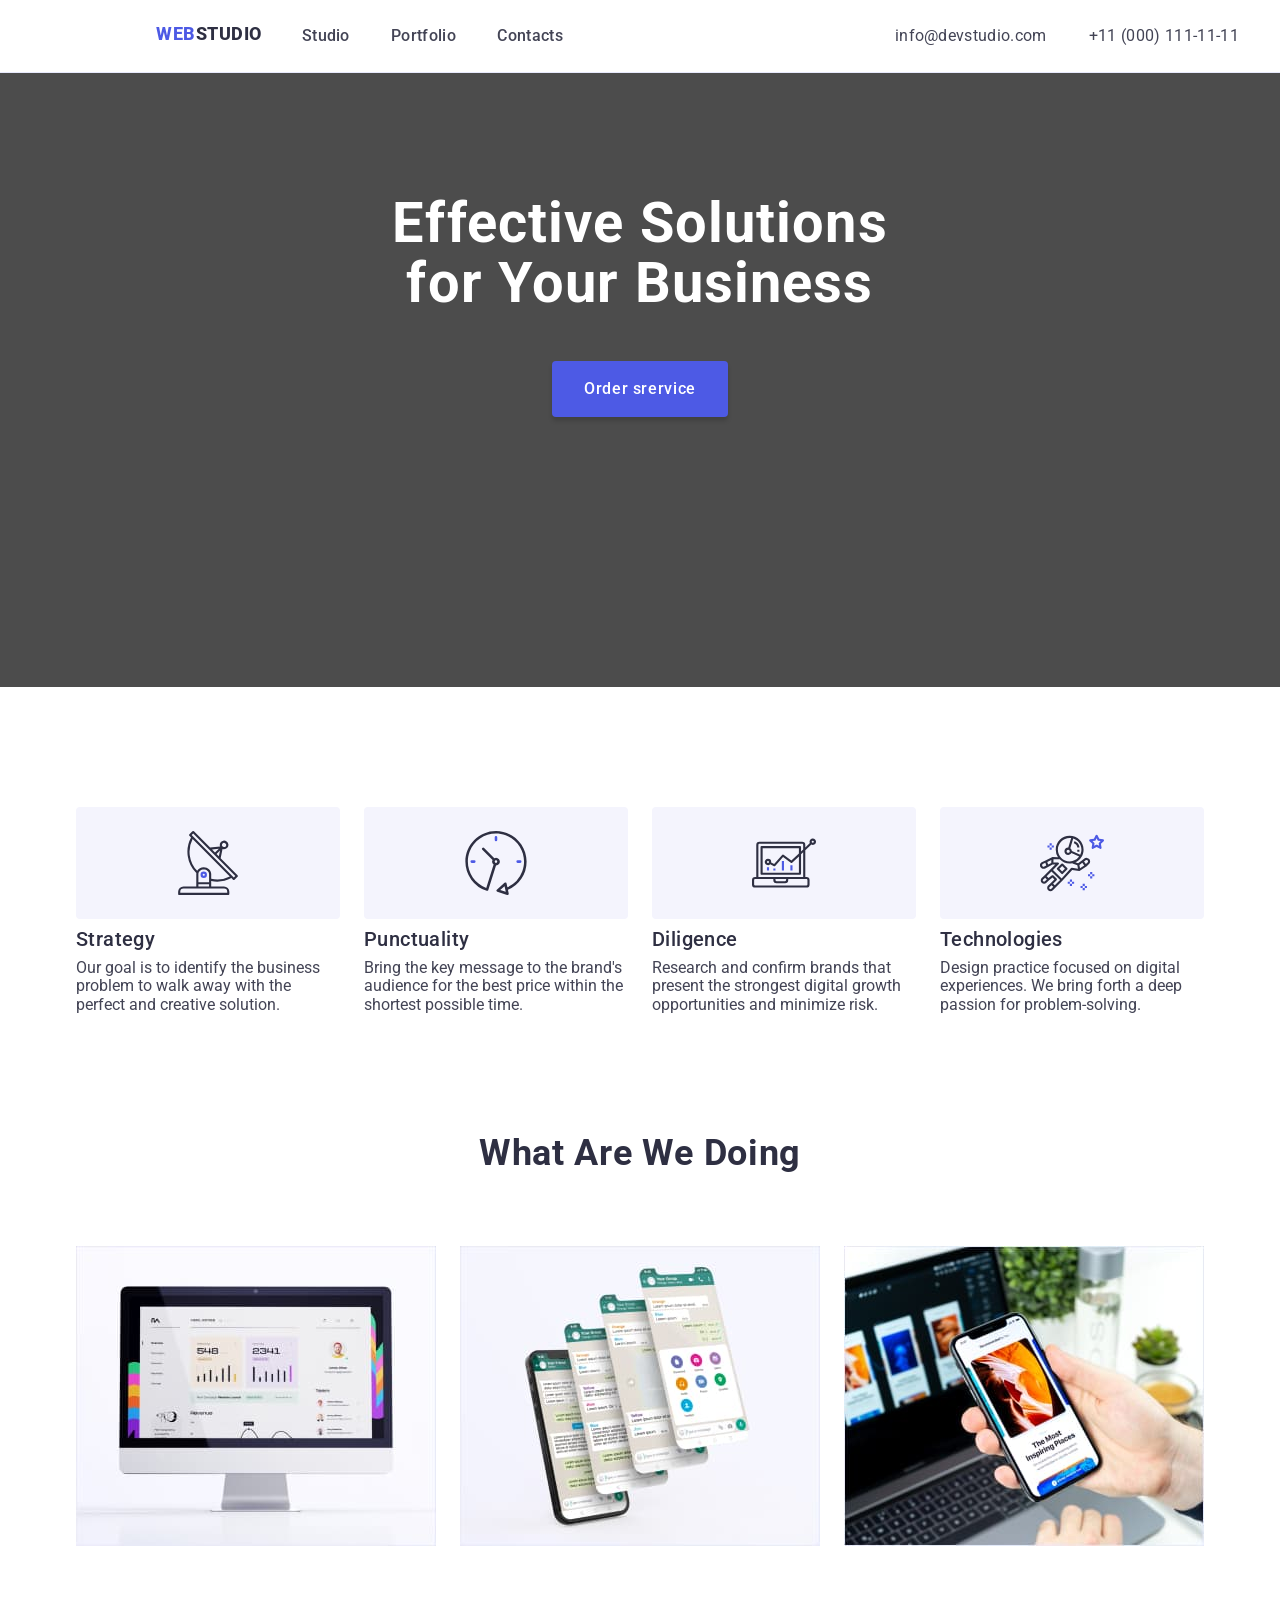
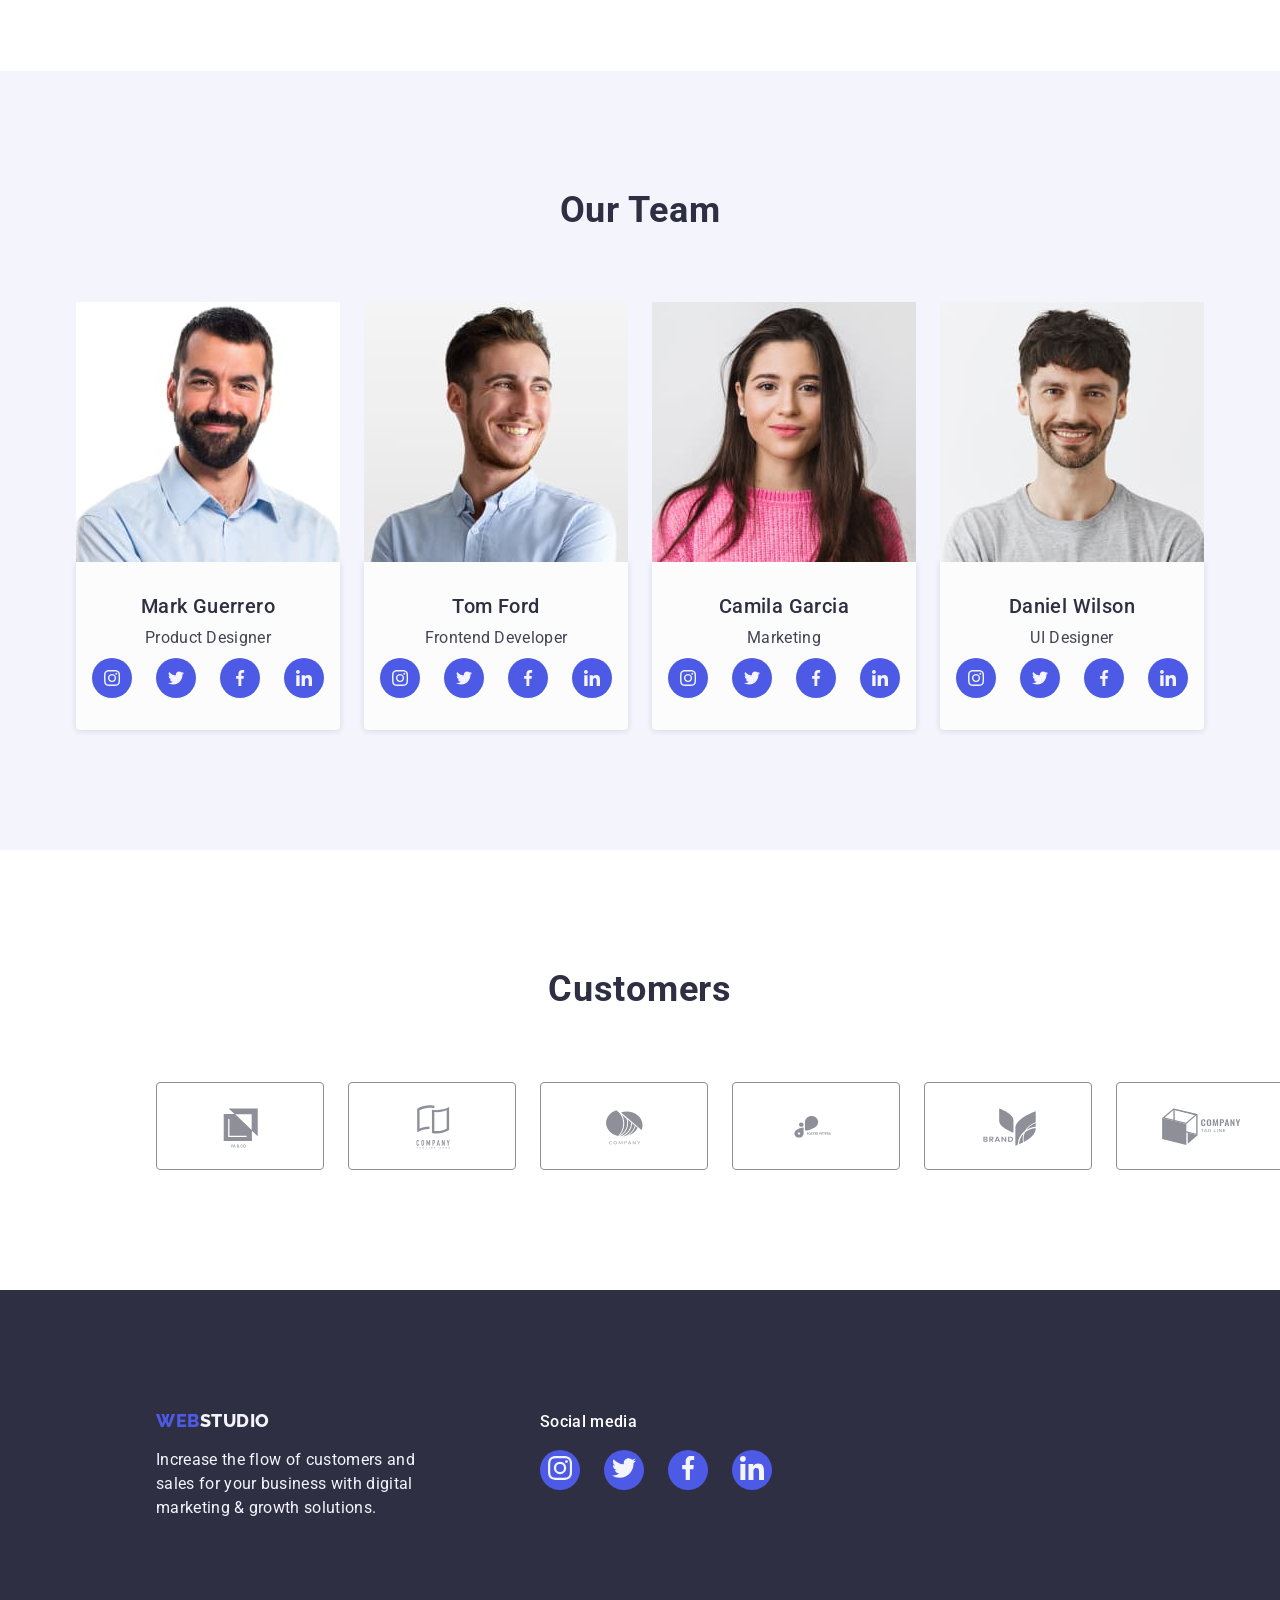
==== index.html @ d596ec99 "Update28-08-2023v5" ====
<!DOCTYPE html>
<html lang="en">
  <head>
    <title>MSi Homework05</title>
    <meta charset="UTF-8" />
    <meta name="viewport" content="width=device-width, initial-scale=1.0" />
    <link
      rel="stylesheet"
      href="https://cdnjs.cloudflare.com/ajax/libs/modern-normalize/2.0.0/modern-normalize.min.css"
      integrity="sha512-4xo8blKMVCiXpTaLzQSLSw3KFOVPWhm/TRtuPVc4WG6kUgjH6J03IBuG7JZPkcWMxJ5huwaBpOpnwYElP/m6wg=="
      crossorigin="anonymous"
      referrerpolicy="no-referrer"
    />
    <link rel="stylesheet" href="./css/index.css" />
    <link rel="preconnect" href="https://fonts.googleapis.com" />
    <link rel="preconnect" href="https://fonts.gstatic.com" crossorigin />
    <link
      href="https://fonts.googleapis.com/css2?family=Raleway:wght@800&family=Roboto:wght@400;500;700;900&display=swap"
      rel="stylesheet"
    />
  </head>
  <body>
    <header>
      <div class="container-top-line">
        <!--container 1-->
        <!--Logo-->
        <div class="container-logo-top-line">
          <!--container 2-->
          <a href="./index.html" class="web-logo"
            >Web<span class="studio-logo">Studio</span></a
          >
        </div>
        <!--container 2 END-->
        <!--Page navigation-->
        <nav class="nav">
          <ul class="container-links-top-line">
            <!--container 3-->
            <li class="container-address-top-line-children">
              <a href="./index.html" class="nav">Studio</a>
            </li>
            <li class="container-address-top-line-children">
              <a href="./portfolio.html" class="nav"
                >Portfolio</a
              >
            </li>
            <li class="container-address-top-line-children">
              <a href="" class="nav">Contacts</a>
            </li>
          </ul>
          <!--container 3 END-->
        </nav>
        <!--Address-->
        <address>
          <ul class="container-address-top-line">
            <!--container 4-->
            <li>
              <a href="mailto:info@devstudio.com" class="addrees"
                >info@devstudio.com</a
              >
            </li>
            <li>
              <a href="tel:+110001111111" class="addrees"
                >+11 (000) 111-11-11</a
              >
            </li>
          </ul>
          <!--container 4 EDN-->
        </address>
      </div>
      <!--container 1 -END-->
    </header>

    <main>
      <section class="solutions section-padding">
        <h1 class="hero">Effective Solutions for Your Business</h1>
        <button type="button" class="button-service" data-modal-open>Order srervice</button>
        <div class="modal is-hidden" data-modal><button data-modal-close>X</button></div>
      </section>
      <!-- Section 1 - Strategy, Punctuality, Diligence, Technologies-->
      <section class="section-padding">
        <ul class="container-section1">
          <li class="section1-child">
            <div class="icon-box"><a href="#0"><svg class="icon"><use href="./images/icons.svg#icon-antenna-1"></use></svg></a></div>
            <h3 class="subsection-title">Strategy</h3>
            <p>
              Our goal is to identify the business problem to walk away with the
              perfect and creative solution.
            </p>
          </li>
          <li class="section1-child">
            <div class="icon-box"><a href="#0"><svg class="icon"><use href="./images/icons.svg#icon-clock-1"></use></svg></a></div>
            <h3 class="subsection-title">Punctuality</h3>
            <p>
              Bring the key message to the brand's audience for the best price
              within the shortest possible time.
            </p>
          </li>
          <li class="section1-child">
            <div class="icon-box"><a href="#0"><svg class="icon"><use href="./images/icons.svg#icon-diagram-1"></use></svg></a></div>
            <h3 class="subsection-title">Diligence</h3>
            <p>
              Research and confirm brands that present the strongest digital
              growth opportunities and minimize risk.
            </p>
          </li>
          <li class="section1-child">
            <div class="icon-box"><a href="#0"><svg class="icon"><use href="./images/icons.svg#icon-astronaut-1"></use></svg></a></div>
            <h3 class="subsection-title">Technologies</h3>
            <p>
              Design practice focused on digital experiences. We bring forth a
              deep passion for problem-solving.
            </p>
          </li>
        </ul>
      <!--</section>-->
      <!-- Section 2 - What Are We Doing-->
      <!--<section class="section-padding">-->
       <div class="container-wawd"> <h2 class="section-title">What are we doing</h2>
        <ul class="container-section2">
          <li class="container-section2-child">
            <img
              alt="Picture of the computer"
              src="images/image1.jpg"
              width="360"
              height="300"
            />
          </li>
          <li class="container-section2-child">
            <img
              alt="Picture of phone witch many screens"
              width="360"
              height="300"
              src="images/image2.jpg"
            />
          </li>
          <li class="container-section2-child">
            <img
              alt="Picture of phone on hand"
              width="360"
              height="300"
              src="images/image3.jpg"
            />
          </li>
        </ul></div>
      </section>
      <!-- Section 3 - Our Team -->
      <section class="our-team section-padding">
        <h2 class="section-title">Our Team</h2>
        <ul class="container-section3">
          <li class="container-section3-child">
            <img
              src="images/face1.jpg"
              alt="Product Designer"
              width="264"
              height="260"
            />
            <div class="container-card-team">
              <h3 class="subsection-title">Mark Guerrero</h3>
              <p class="text-team">Product Designer</p>
         
          <ul class="social-icon-box">
          <li class="social-icon-circle"><a href="#0"><svg class="social-icon"><use href="./images/icons.svg#icon-instagram"></use></svg></a></li>
          <li class="social-icon-circle"><a href="#0"><svg class="social-icon"><use href="./images/icons.svg#icon-twitter"></use></svg></a></li>
          <li class="social-icon-circle"><a href="#0"><svg class="social-icon"><use href="./images/icons.svg#icon-facebook"></use></svg></a></li>
          <li class="social-icon-circle"><a href="#0"><svg class="social-icon"><use href="./images/icons.svg#icon-linkedin"></use></svg></a></li>
          </ul>
         
      
      </div>
         
          </li>
          <li class="container-section3-child">
            <img
              src="images/face2.jpg"
              alt="Frontend Developer"
              width="264"
              height="260"
            />
            <div class="container-card-team">
            <h3 class="subsection-title">Tom Ford</h3>
            <p class="text-team">Frontend Developer</p>
           <ul class="social-icon-box">
           <li class="social-icon-circle"><a href="#0"><svg class="social-icon"><use href="./images/icons.svg#icon-instagram"></use></svg></a></li>
          <li class="social-icon-circle"><a href="#0"><svg class="social-icon"><use href="./images/icons.svg#icon-twitter"></use></svg></a></li>
          <li class="social-icon-circle"><a href="#0"><svg class="social-icon"><use href="./images/icons.svg#icon-facebook"></use></svg></a></li>
          <li class="social-icon-circle"><a href="#0"><svg class="social-icon"><use href="./images/icons.svg#icon-linkedin"></use></svg></a></li>
          </ul></div></li>
          </li>
          <li class="container-section3-child">
            <img class="image-card"
              src="images/face3.jpg"
              alt="Marketing"
              width="264"
              height="260"
            /><div class="container-card-team">
            <h3 class="subsection-title">Camila Garcia</h3>
            <p class="text-team">Marketing</p>
           <ul class="social-icon-box">
           <li class="social-icon-circle"><a href="#0"><svg class="social-icon"><use href="./images/icons.svg#icon-instagram"></use></svg></a></li>
          <li class="social-icon-circle"><a href="#0"><svg class="social-icon"><use href="./images/icons.svg#icon-twitter"></use></svg></a></li>
          <li class="social-icon-circle"><a href="#0"><svg class="social-icon"><use href="./images/icons.svg#icon-facebook"></use></svg></a></li>
          <li class="social-icon-circle"><a href="#0"><svg class="social-icon"><use href="./images/icons.svg#icon-linkedin"></use></svg></a></li>
          </ul></div>
          </li>
          <li class="container-section3-child">
            <img
              src="images/face4.jpg"
              alt="UI Designer"
              width="264"
              height="260"
            /><div class="container-card-team">
            <h3 class="subsection-title">Daniel Wilson</h3>
            <p class="text-team">UI Designer</p>
           <ul class="social-icon-box">
           <li class="social-icon-circle"><a href="#0"><svg class="social-icon"><use href="./images/icons.svg#icon-instagram"></use></svg></a></li>
          <li class="social-icon-circle"><a href="#0"><svg class="social-icon"><use href="./images/icons.svg#icon-twitter"></use></svg></a></li>
          <li class="social-icon-circle"><a href="#0"><svg class="social-icon"><use href="./images/icons.svg#icon-facebook"></use></svg></a></li>
          <li class="social-icon-circle"><a href="#0"><svg class="social-icon"><use href="./images/icons.svg#icon-linkedin"></use></svg></a></li>
          </ul></div>
          </li>
        </ul>
      </section >
      
      <section class="section-customers">
<h2 class="section-title">Customers</h2>
      <ul class="customers-company">
        <li class="customers-box">
          <a href="#0"></a><svg class="customers-hover" viewBox="0 0 200 56"  ><use href="./images/icons.svg#icon-Logo1"></use></svg></a>
         </li>
         <li class="customers-box">
          <a href="#0"><svg class="customers-hover" viewBox="0 0 200 56"><use href="./images/icons.svg#icon-Logo2"></use></svg></a>
         </li>
         <li class="customers-box">
          <a href="#0"><svg class="customers-hover" viewBox="0 0 200 56"><use href="./images/icons.svg#icon-Logo3"></use></svg></a>
         </li>
         <li class="customers-box">
          <a href="#0"><svg class="customers-hover" viewBox="0 0 200 56"><use href="./images/icons.svg#icon-Logo4"></use></svg></a>
         </li>
         <li class="customers-box">
          <a href="#0"><svg class="customers-hover" viewBox="0 0 200 56"><use href="./images/icons.svg#icon-Logo5"></use></svg></a>
         </li>
         <li class="customers-box">
          <a href="#0"><svg class="customers-hover" viewBox="0 0 200 56"><use href="./images/icons.svg#icon-Logo6"></use></svg></a>
         </li>
         
      </ul>
      </section>
    </main>
    <footer class="footer ">
      <ul class="container-footer">
      <li class="footer-box"><div class="container-footer-weblogo"><a href="./index.html" class="web-logo-footer"
        >Web<span class="studio-logo-footer">Studio</span></a
      ></div>
      <p class="footer-text">
        Increase the flow of customers and sales for your business with digital
        marketing & growth solutions.
      </p></li>
    <li class="footer-box">
      <span class="footer-social-media-text">Social media</span>
      <ul class="social-icon-box">
          <li class="footer-social-icon-circle"><a href="#0"><svg class="footer-social-icon"><use href="./images/icons.svg#icon-instagram"></use></svg></a></li>
          <li class="footer-social-icon-circle"><a href="#0"><svg class="footer-social-icon"><use href="./images/icons.svg#icon-twitter"></use></svg></a></li>
          <li class="footer-social-icon-circle"><a href="#0"><svg class="footer-social-icon"><use href="./images/icons.svg#icon-facebook"></use></svg></a></li>
          <li class="footer-social-icon-circle"><a href="#0"><svg class="footer-social-icon"><use href="./images/icons.svg#icon-linkedin"></use></svg></a></li>
          </ul>
    </li></ul>
    </footer>
  <script scr="./js/modal.js"></script>
  </body>
</html>
---- css/index.css ----
:root {
  --primary-brand: #4d5ae5;
  --pressed-state: #404bbf;
  --dark: #2e2f42;
  --success: #31d0aa;
  --text: #434455;
  --acent: #e7e9fc;
  --cloud: #f4f4fd;
  --modal-overlay: #2e2f42;
  --hero-background: #2e2f42;
  --white-background: #ffffff;
  --modal-background: #fcfcfc;
  --border-customers: #8e8f99;
  --main-font: Roboto, sans-serif;
}
* {
  box-sizing: border-box;
}
body {
  font-family: var(--main-font);
  color: var(--text);
  text-decoration: none;
  max-width: 1440px;
  margin: auto;
}
h1,
h2,
h3,
h4,
h5,
h6,
p,
ul {
  margin: 0;
  padding: 0;
  border: 0;
  font-size: 100%;
  font: inherit;
  vertical-align: baseline;
}
ul {
  list-style: none;
}
a {
  text-decoration: none;
}
.web-logo {
  color: var(--primary-brand);
  font-family: var(--main-font);
  font-size: 18px;
  font-weight: 800;
  line-height: 1.16; /* 116.667% */
  letter-spacing: 0.03em;
  text-transform: uppercase;
}

.studio-logo {
  color: var(--dark);
}

/*.studio-logo:hover,
.studio-logo:focus {
  color: var(--pressed-state);
}*/
.list-style {
  list-style: none;
}
.nav {
  color: var(--text);
  font-weight: 500;
  line-height: 1.5;
  font-family: var(--main-font);
  font-size: 16px;
  letter-spacing: 0.02em;
}
.nav:hover,
.nav:focus {
  color: var(--primary-brand);
}
/**/
.solutions {
  background: linear-gradient(rgba(0, 0, 0, 0.7), rgba(0, 0, 0, 0.7)),
    url(/goit-markup-hw-04/images/people-office.jpg);
}
.hero {
  /* Header 1 */
  display: block;
  color: var(--white-background);
  text-align: center;
  font-family: var(--main-font);
  font-size: 56px;
  font-style: normal;
  font-weight: 700;
  line-height: 60px; /* 107.143% */
  letter-spacing: 1.12px;
  width: 496px;
  margin-right: auto;
  margin-left: auto;
}
.button-service {
  display: block;
  padding: 16px 32px;
  align-items: flex-start;
  gap: 10px;
  background: var(--primary-brand);
  color: var(--white-background);
  border: none;
  border-radius: 4px;
  box-shadow: 0px 4px 4px 0px rgba(0, 0, 0, 0.15);
  cursor: pointer;
  margin-right: auto;
  margin-left: auto;
  margin-top: 48px;

  /*button-text :Oder Serwice*/
  font-family: Roboto;
  font-size: 16px;
  font-weight: 500;
  line-height: 1.5;
  letter-spacing: 0.04em;
  text-align: left;
}
.button-service:hover,
.button-service:focus {
  background-color: var(--pressed-state);
}
.section-title {
  color: var(--navyblue, #2e2f42);
  /* Header 2 */
  text-align: center;
  font-size: 36px;
  font-weight: 700;
  line-height: 1.11; /* 111.111% */
  letter-spacing: 0.72px;
  text-transform: capitalize;
}
.subsection-title {
  /* Header 3 */
  color: var(--dark);
  font-size: 20px;
  font-weight: 500;
  line-height: 1.2; /* 120% */
  letter-spacing: 0.4px;
}

.text-team {
  font-family: Roboto;
  font-size: 16px;
  font-weight: 400;
  line-height: 1.5;
  letter-spacing: 0.02em;
  /*text-align: center;*/
}
.our-team {
  background-color: var(--cloud);
}
.button-item {
  color: var(--primary-brand);
  background-color: var(--cloud);
  font-weight: 500;
  font-family: inherit;
  font-size: 16px;
  line-height: 1.5;
  letter-spacing: 0.02em;
  cursor: pointer;
  box-shadow: 0px 4px 4px 0px rgba(0, 0, 0, 0.25);
  box-shadow: 0px 4px 4px 0px rgba(0, 0, 0, 0.25);

  /*button-text :button-item*/
  display: flex;
  padding: 12px 24px;
  justify-content: center;
  align-items: center;
  border: none;
  border-radius: 4px;
  border: 1px solid var(--acent);
  background: var(--cloud);
}
.button-item:hover,
.button-item:focus {
  color: var(--cloud);
  background-color: var(--primary-brand);
  box-shadow: 0px 2px 2px 0px #0000001f;

  box-shadow: 0px 2px 1px 0px #00000014;

  box-shadow: 0px 3px 1px 0px #0000001a;
}
/*text under pictures*/
.text-content {
  color: var(--text);
  font-size: 16px;
  line-height: 1.5;
  letter-spacing: 0.02em;
}
.addrees {
  color: var(--text);
  size: 16px;
  font-family: Roboto;
  font-weight: 400;
  line-height: 1.5;
  letter-spacing: 0.02em;
  font-style: normal;
}
.adres:hover,
.adres:focus {
  color: var(--primary-brand);
}
.footer {
  display: flex;
  width: 1440px;
  background-color: var(--hero-background);
  color: var(--cloud);
}
.web-logo-footer {
  width: 44px;
  color: var(--primary-brand);
  font-family: Raleway;
  font-size: 18px;
  font-style: normal;
  font-weight: 800;
  line-height: 21px; /* 116.667% */
  letter-spacing: 0.54px;
  text-transform: uppercase;
}
.studio-logo-footer {
  color: var(--cloud);
}
/*.studio-logo-footer:hover,
.studio-logo-footer:focus {
  color: var(--pressed-state);
}*/
.footer-text {
  font-family: Roboto;
  font-size: 16px;
  font-weight: 400;
  line-height: 1.5;
  letter-spacing: 0.02em;
  text-align: left;
  display: block;
  width: 264px;
  /*margin-left: 156px;
  padding-bottom: 100px;*/
}
/*container 1*/
.container-top-line {
  display: flex;
  max-width: 1440px;
  /*height: 72px;*/
  margin: 0;
  border-bottom: 1px solid var(--acent);
}
/*container 2*/
.container-logo-top-line {
  display: flex;
  max-width: 115px;
  margin-left: 156px;
  padding-top: 24px;
  padding-bottom: 24px;
}
/*container 3*/
.container-links-top-line {
  display: flex;
  width: 261px;
  margin-left: 40px;
  padding-top: 24px;
  padding-bottom: 24px;
  justify-content: space-between;
}
/*container 4*/
.container-address-top-line {
  display: flex;
  width: 344px;
  margin-left: 332px;
  padding-top: 24px;
  padding-bottom: 24px;
  justify-content: space-between;
}
.section-padding {
  padding-top: 120px;
  padding-bottom: 120px;
}
.container-section1 {
  display: flex;
  width: 1128px;
  justify-content: space-between;
  gap: 24px;
  margin: auto;
}
.section1-child {
  display: flex;
  width: 264px;
  flex-direction: column;
  align-items: flex-start;
  gap: 8px;
}
.container-section2 {
  display: flex;
  width: 1128px;
  margin: auto;
  padding-top: 72px;
}
.container-section2-child {
  margin-right: 24px;
}
.container-section2-child:last-child {
  margin-right: 0;
}
.container-section3 {
  display: flex;
  width: 1128px;
  margin: auto;
  padding-top: 72px;
}
.container-section3-child {
  width: 264px;
  margin-right: 24px;
  border-radius: 0px 0px 4px 4px;
  gap: 0;
  background-color: var(--modal-background);
  line-height: 0;
}
.container-section3-child:last-child {
  margin-right: 0;
}
.container-card-team {
  display: flex;
  width: 264px;
  flex-direction: column;
  justify-content: center;
  align-items: center;
  gap: 8px;
  border-radius: 0px 0px 4px 4px;
  padding-top: 32px;
  padding-bottom: 32px;
  box-shadow: 0px 2px 1px 0px #2e2f4224;
  box-shadow: 0px 1px 1px 0px #2e2f4239;
  box-shadow: 0px 1px 6px 0px #2e2f4224;

  /*padding: 32px auto 32px auto;*/
}
.image-card {
  margin: 0;
  padding: 0;
}
.container-footer-weblogo {
  display: block;
  /* margin-left: 156px;
  padding-top: 101px;
  padding-bottom: 17px;*/
}
/*.container-footer-weblogo:hover {
  color: #31d0aa;
}*/
.container-buttons {
  display: flex;
  width: 586px;
  padding-top: 96px;
  margin-left: auto;
  margin-right: auto;
  justify-content: space-between;
}
.container-portfolio-card {
  display: flex;
  flex-direction: column;
}
.container-portfolio-card:hover,
.container-portfolio-card:focus {
  box-shadow: 0px 2px 1px 0px rgba(46, 47, 66, 0.18);
  box-shadow: 0px 1px 1px 0px rgba(46, 47, 66, 0.26);
  box-shadow: 0px 1px 6px 0px rgba(46, 47, 66, 0.18);
  cursor: pointer;
}
.container-portfolio {
  max-width: 1128px;
  display: flex;
  flex-wrap: wrap;
  justify-content: space-between;
  row-gap: 48px;
  margin-left: auto;
  margin-right: auto;
  margin-top: 72px;
}
.container-portfolio-text {
  display: flex;
  padding: 32px 16px;
  flex-direction: column;
  gap: 8px;
  align-self: stretch;
  border: 1px solid var(--acent);
  border-top: none;
}
.section-portfolio {
  padding-bottom: 120px;
}
.container-wawd {
  padding-top: 120px;
}
.icon-box {
  display: flex;
  justify-content: center;
  align-items: center;
  width: 264px;
  height: 112px;
  flex-shrink: 0;
  border-radius: 4px;
  background: var(--cloud);
}
.icon {
  display: flex;
  width: 64px;
  height: 64px;
  outline-style: var(--primary-brand);
}
.icon-circle {
  display: flex;
  justify-content: center;
  align-items: center;
  width: 40px;
  height: 40px;
}
.social-icon-box {
  display: flex;
  width: 232px;
  justify-content: space-between;
}

.social-icon-circle {
  display: inline-flex;
  width: 40px;
  height: 40px;
  background-color: var(--primary-brand);
  border-radius: 50%;
  justify-content: center;
  align-items: center;
}
.footer-social-icon-circle {
  display: inline-flex;
  width: 40px;
  height: 40px;
  background-color: var(--primary-brand);
  border-radius: 50%;
  justify-content: center;
  align-items: center;
}
.social-icon-circle:hover,
.social-icon-circle:focus {
  background-color: var(--pressed-state);
  cursor: pointer;
}
.footer-social-icon-circle:hover,
.footer-social-icon-circle:focus {
  background-color: var(--success);
  cursor: pointer;
}
.social-icon {
  width: 16px;
  height: 16px;
}
.section-customers {
  padding: 120px 156px 120px 156px;
}
.customers-company {
  display: flex;
  width: 1128px;
  padding-top: 72px;
}
.customers-box {
  display: flex;
  width: 168px;
  height: 88px;

  /*padding: 16px 32px 16px 32px;*/
  margin-right: 24px;
}
.customers-box:hover,
.customers-box:focus {
  cursor: pointer;
}
.customers-hover {
  width: 168px;
  height: 88px;
  border-radius: 4px;
  fill: var(--border-customers);
  border: 1px solid var(--border-customers);
}
.customers-hover:hover,
.customers-hover:focus {
  fill: var(--pressed-state);
  border: 1px solid var(--pressed-state);
}
.customers-box:last-child {
  margin-right: 0;
}
.footer-social-media-text {
  color: var(--white, #fff);

  /* Body Medium */
  font-family: Roboto;
  font-size: 16px;
  font-style: normal;
  font-weight: 500;
  line-height: 24px; /* 150% */
  letter-spacing: 0.32px;
}
.footer-social-icon {
  width: 24px;
  height: 24px;
}
.footer-box {
  display: flex;
  flex-direction: column;
  gap: 16px;
  width: 264px;
  margin-right: 120px;
}
.container-footer {
  display: flex;
  padding: 120px 156px 120px 156px;
}
.is-hidden {
  pointer-events: none;
  visibility: hidden;
  opacity: 0;
  transform: translateX(-50%) translateY(-50%) scale(0) rotate(0)
    skew(40deg, 40deg);
}
.modal {
  width: 150px;
  height: 150px;
  background-color: white;
}
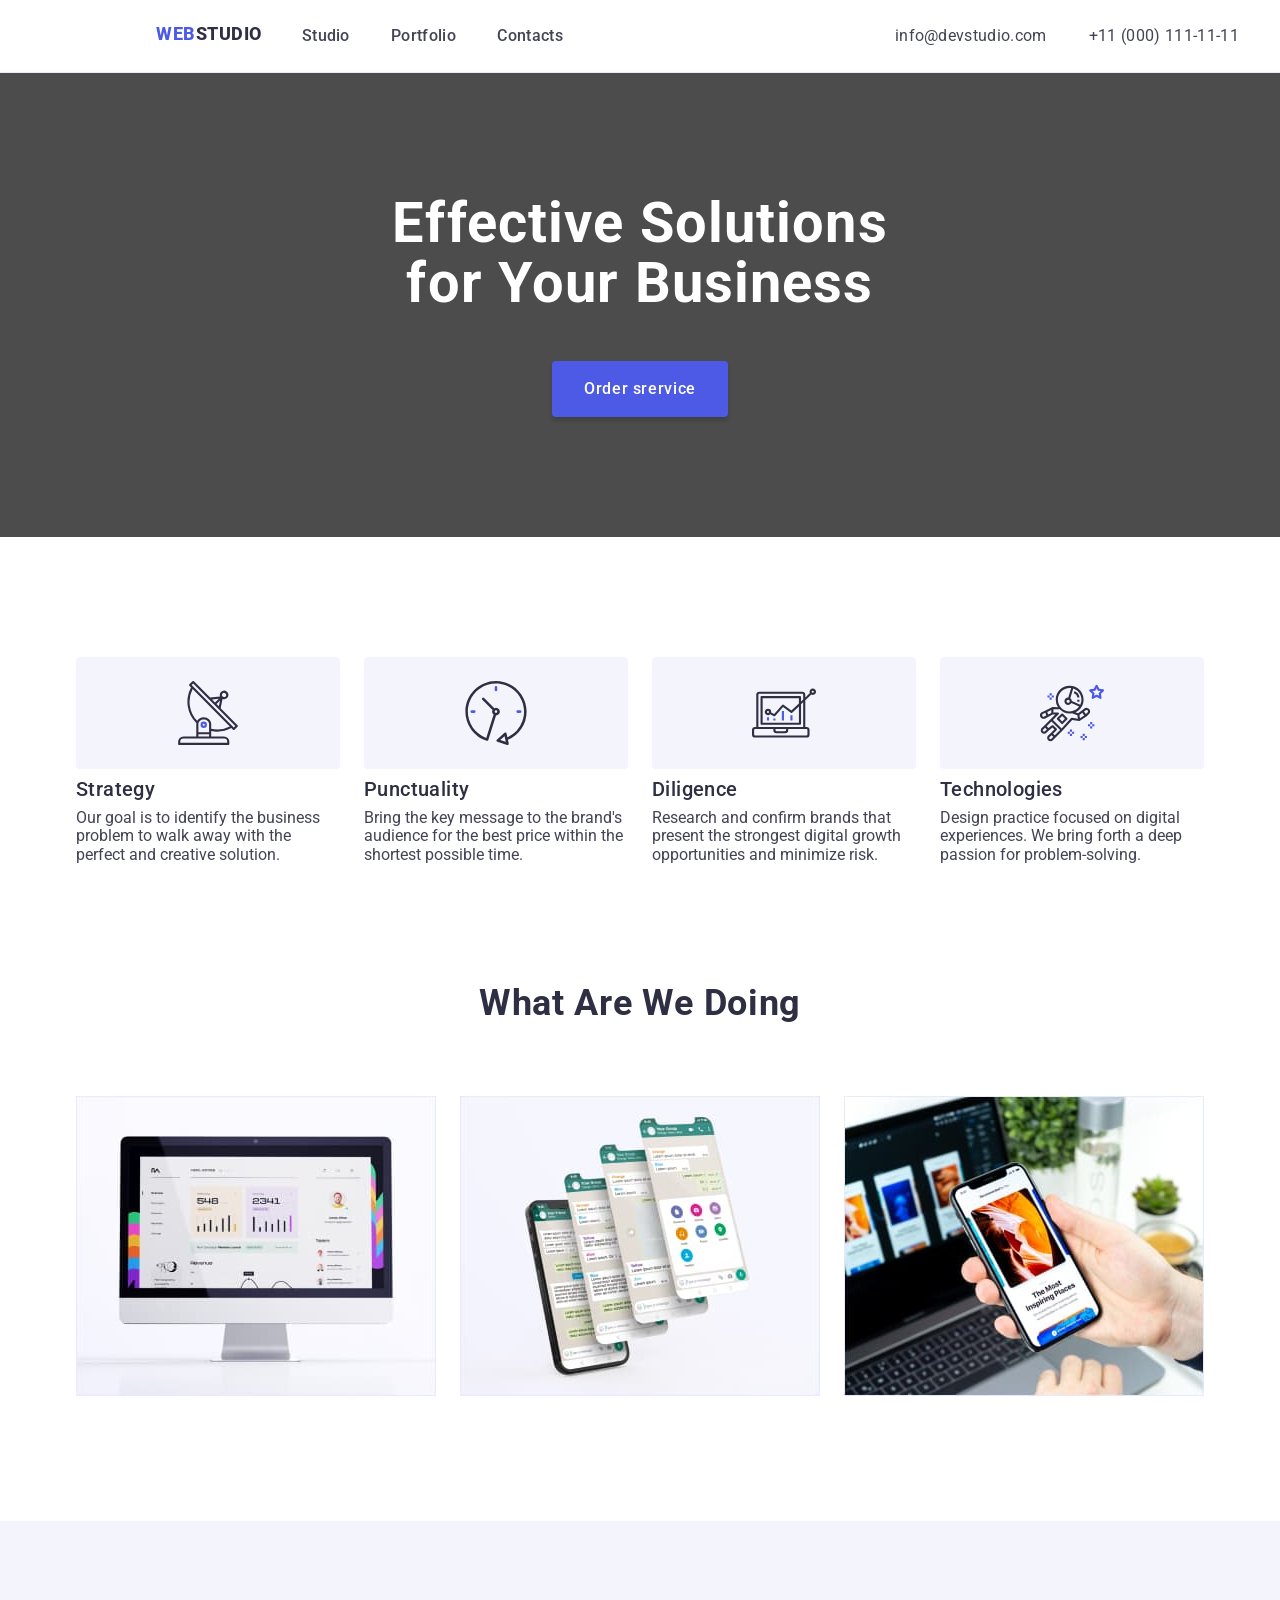
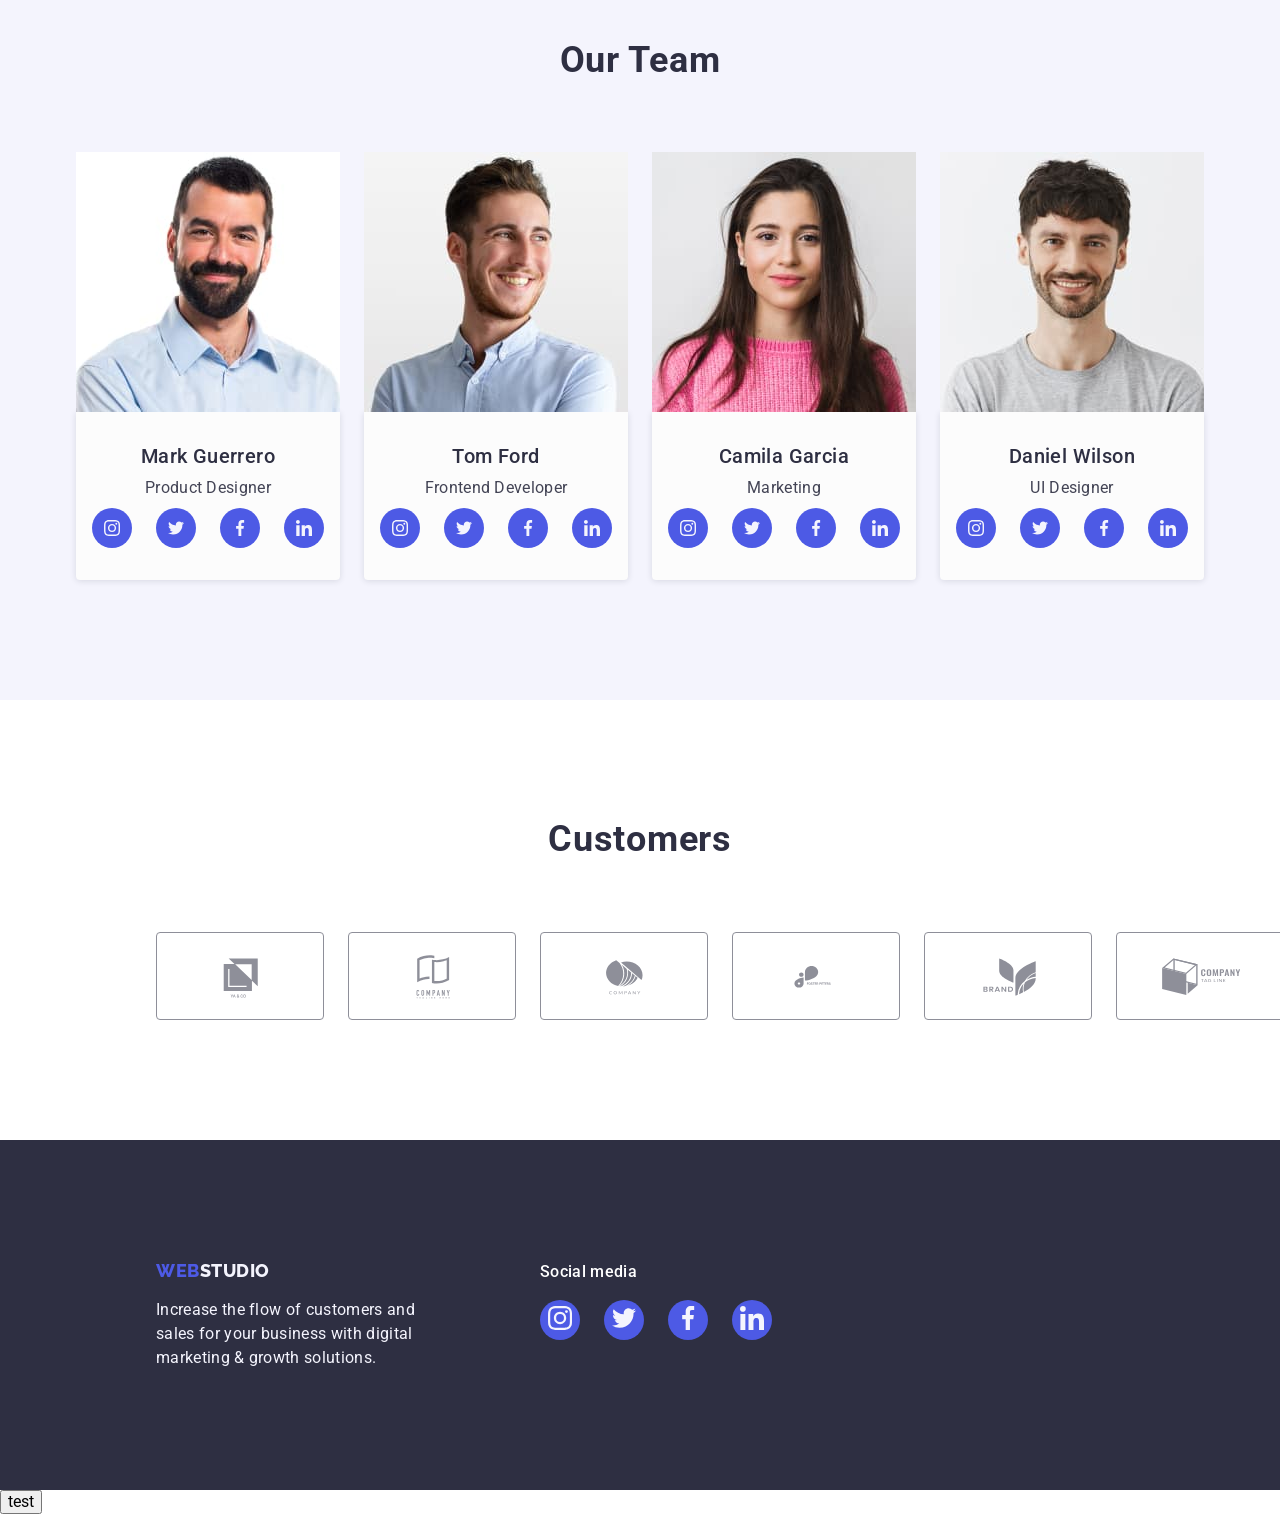
==== commit 56d5fddb: "Update29-08-2023v1" ====
--- a/index.html
+++ b/index.html
@@ -74,7 +74,7 @@
       <section class="solutions section-padding">
         <h1 class="hero">Effective Solutions for Your Business</h1>
         <button type="button" class="button-service" data-modal-open>Order srervice</button>
-        <div class="modal is-hidden" data-modal><button data-modal-close>X</button></div>
+        
       </section>
       <!-- Section 1 - Strategy, Punctuality, Diligence, Technologies-->
       <section class="section-padding">
@@ -265,6 +265,11 @@
           </ul>
     </li></ul>
     </footer>
+    <button type="button" data-modal-open>test</button>
+      <div class="modal is-hidden" data-modal>
+       <button type="button" class="close-btn" data-modal-close>X</button>
+      </div>
+    
   <script scr="./js/modal.js"></script>
   </body>
 </html>
--- a/css/index.css
+++ b/css/index.css
@@ -522,11 +522,37 @@
   pointer-events: none;
   visibility: hidden;
   opacity: 0;
-  transform: translateX(-50%) translateY(-50%) scale(0) rotate(0)
-    skew(40deg, 40deg);
 }
 .modal {
-  width: 150px;
-  height: 150px;
-  background-color: white;
-}
+  display: flex;
+  position: absolute;
+  top: 25%;
+  left: 25%;
+  width: 408px;
+  height: 584px;
+  border-radius: 4px;
+  background: var(--dairy, #fcfcfc);
+  box-shadow: rgba(0, 0, 0, 0.15) 1.95px 1.95px 2.6px;
+}
+.backdrop {
+  position: fixed;
+  top: o;
+  left: 0;
+  width: 1440px;
+  height: 677px;
+
+  background: var(--navyblue-modal, rgba(46, 47, 66, 0.4));
+}
+.close-btn {
+  display: flex;
+  align-items: center;
+  position: absolute;
+  top: 8px;
+  right: 8px;
+  width: 30px;
+  height: 30px;
+  background-color: var(--modal-background);
+  border: 1px solid rgba(0, 0, 0, 0.1);
+  border-radius: 50%;
+  cursor: pointer;
+}
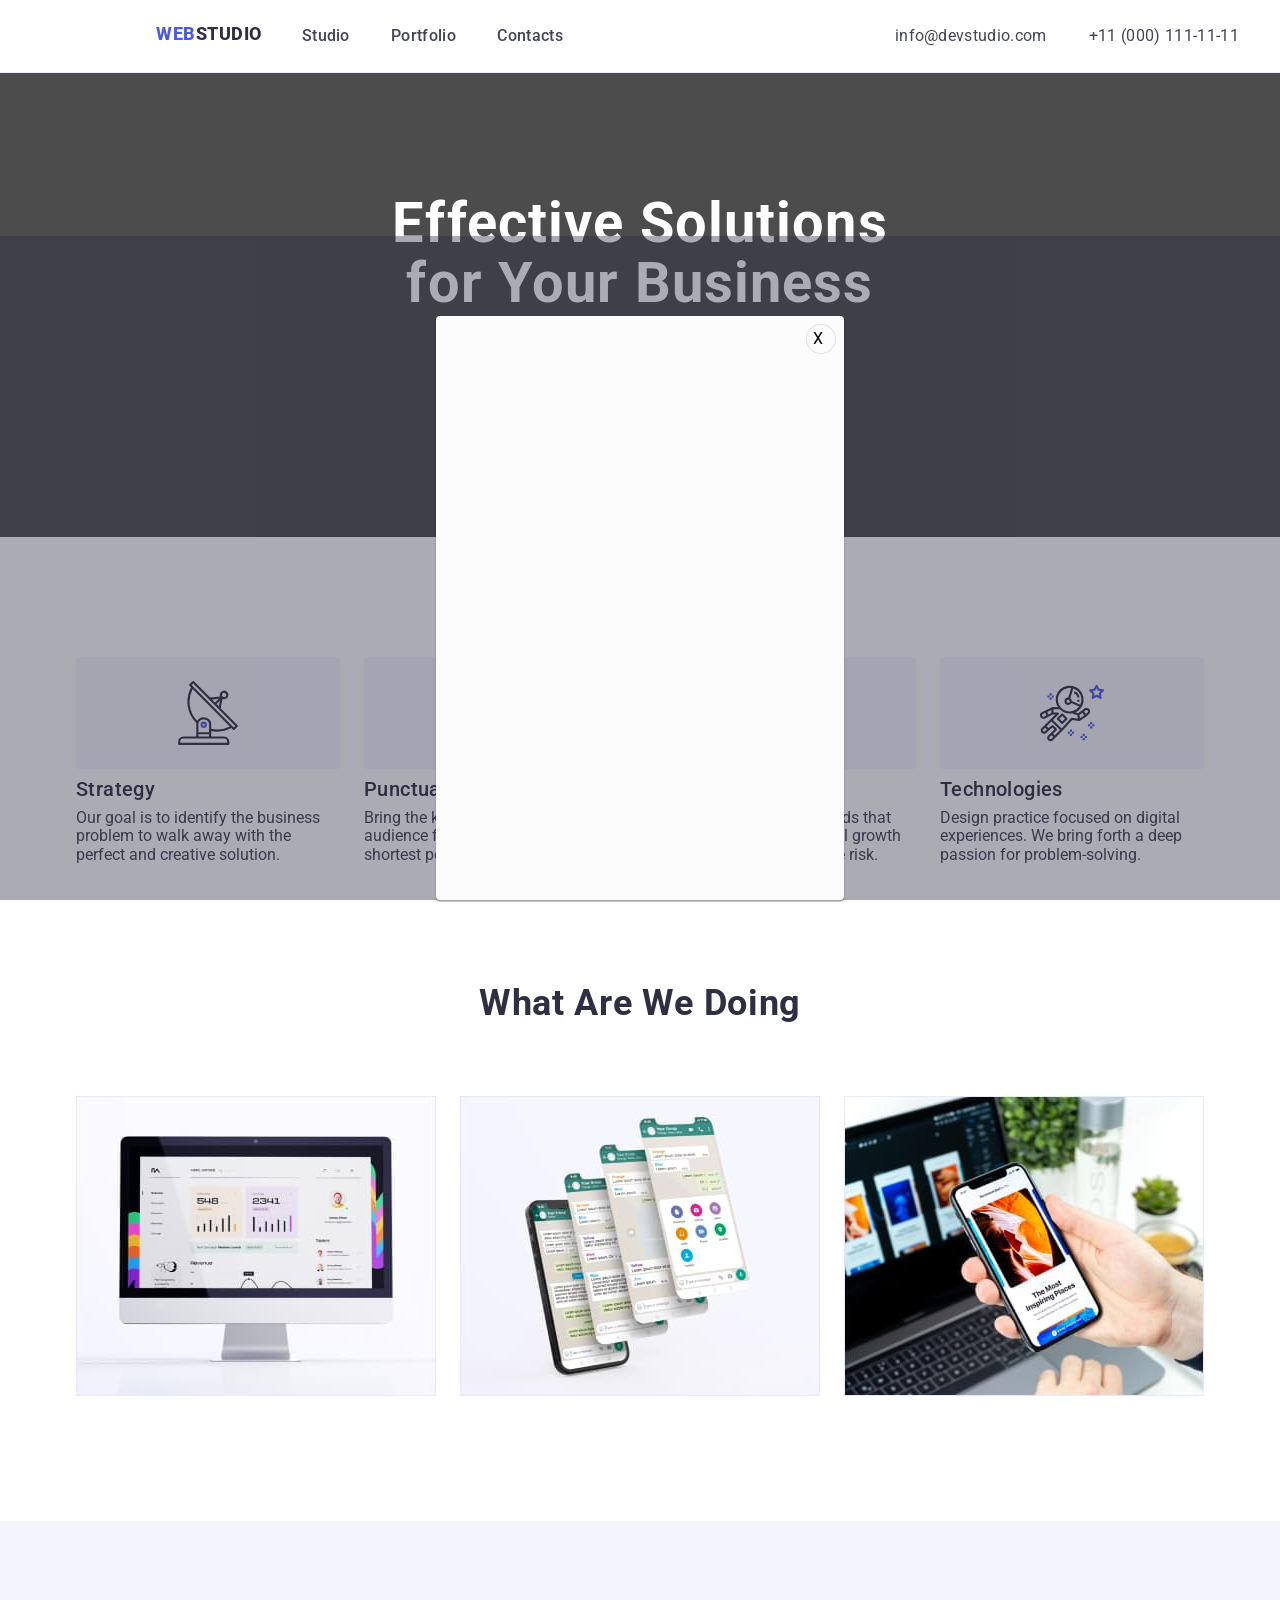
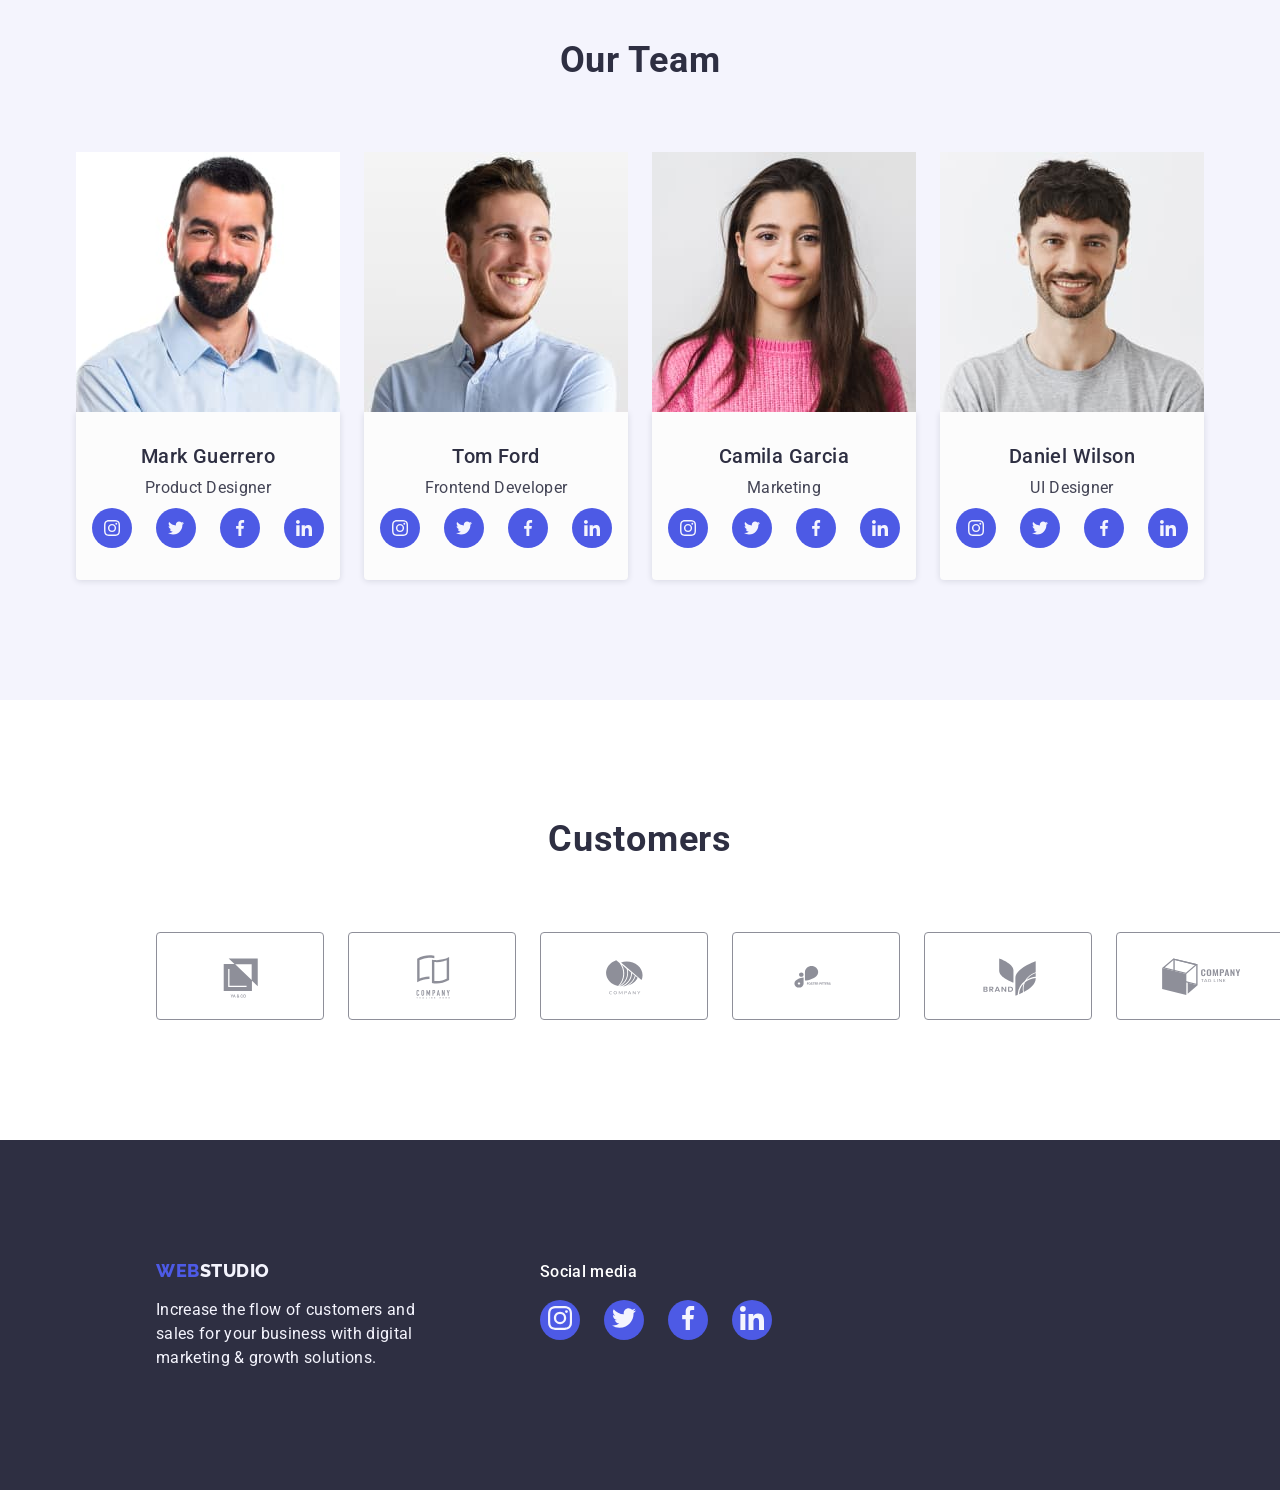
==== commit 8d57e0fc: "Update29-08-2023" ====
--- a/index.html
+++ b/index.html
@@ -73,7 +73,7 @@
     <main>
       <section class="solutions section-padding">
         <h1 class="hero">Effective Solutions for Your Business</h1>
-        <button type="button" class="button-service" data-modal-open>Order srervice</button>
+        <button type="button" class="button-service" data-modal-open="">Order srervice</button>
         
       </section>
       <!-- Section 1 - Strategy, Punctuality, Diligence, Technologies-->
@@ -265,11 +265,12 @@
           </ul>
     </li></ul>
     </footer>
-    <button type="button" data-modal-open>test</button>
-      <div class="modal is-hidden" data-modal>
-       <button type="button" class="close-btn" data-modal-close>X</button>
+    
+    <div class="backdrop" data-modal="">
+      <div class="modal">
+        <button type="button" class="close-btn" data-modal-close="">X</button>
       </div>
-    
+    </div>    
   <script scr="./js/modal.js"></script>
   </body>
 </html>
--- a/css/index.css
+++ b/css/index.css
@@ -524,24 +524,24 @@
   opacity: 0;
 }
 .modal {
-  display: flex;
-  position: absolute;
-  top: 25%;
-  left: 25%;
+  position: relative;
   width: 408px;
   height: 584px;
+  margin-top: 80px;
   border-radius: 4px;
   background: var(--dairy, #fcfcfc);
-  box-shadow: rgba(0, 0, 0, 0.15) 1.95px 1.95px 2.6px;
+  box-shadow: 0px 2px 1px 0px rgba(0, 0, 0, 0.2),
+    0px 1px 3px 0px rgba(0, 0, 0, 0.12), 0px 1px 1px 0px rgba(0, 0, 0, 0.14);
 }
 .backdrop {
+  display: flex;
   position: fixed;
   top: o;
+  bottom: 0;
   left: 0;
-  width: 1440px;
-  height: 677px;
-
-  background: var(--navyblue-modal, rgba(46, 47, 66, 0.4));
+  right: 0;
+  justify-content: center;
+  background-color: hsla(237, 18%, 22%, 0.4);
 }
 .close-btn {
   display: flex;
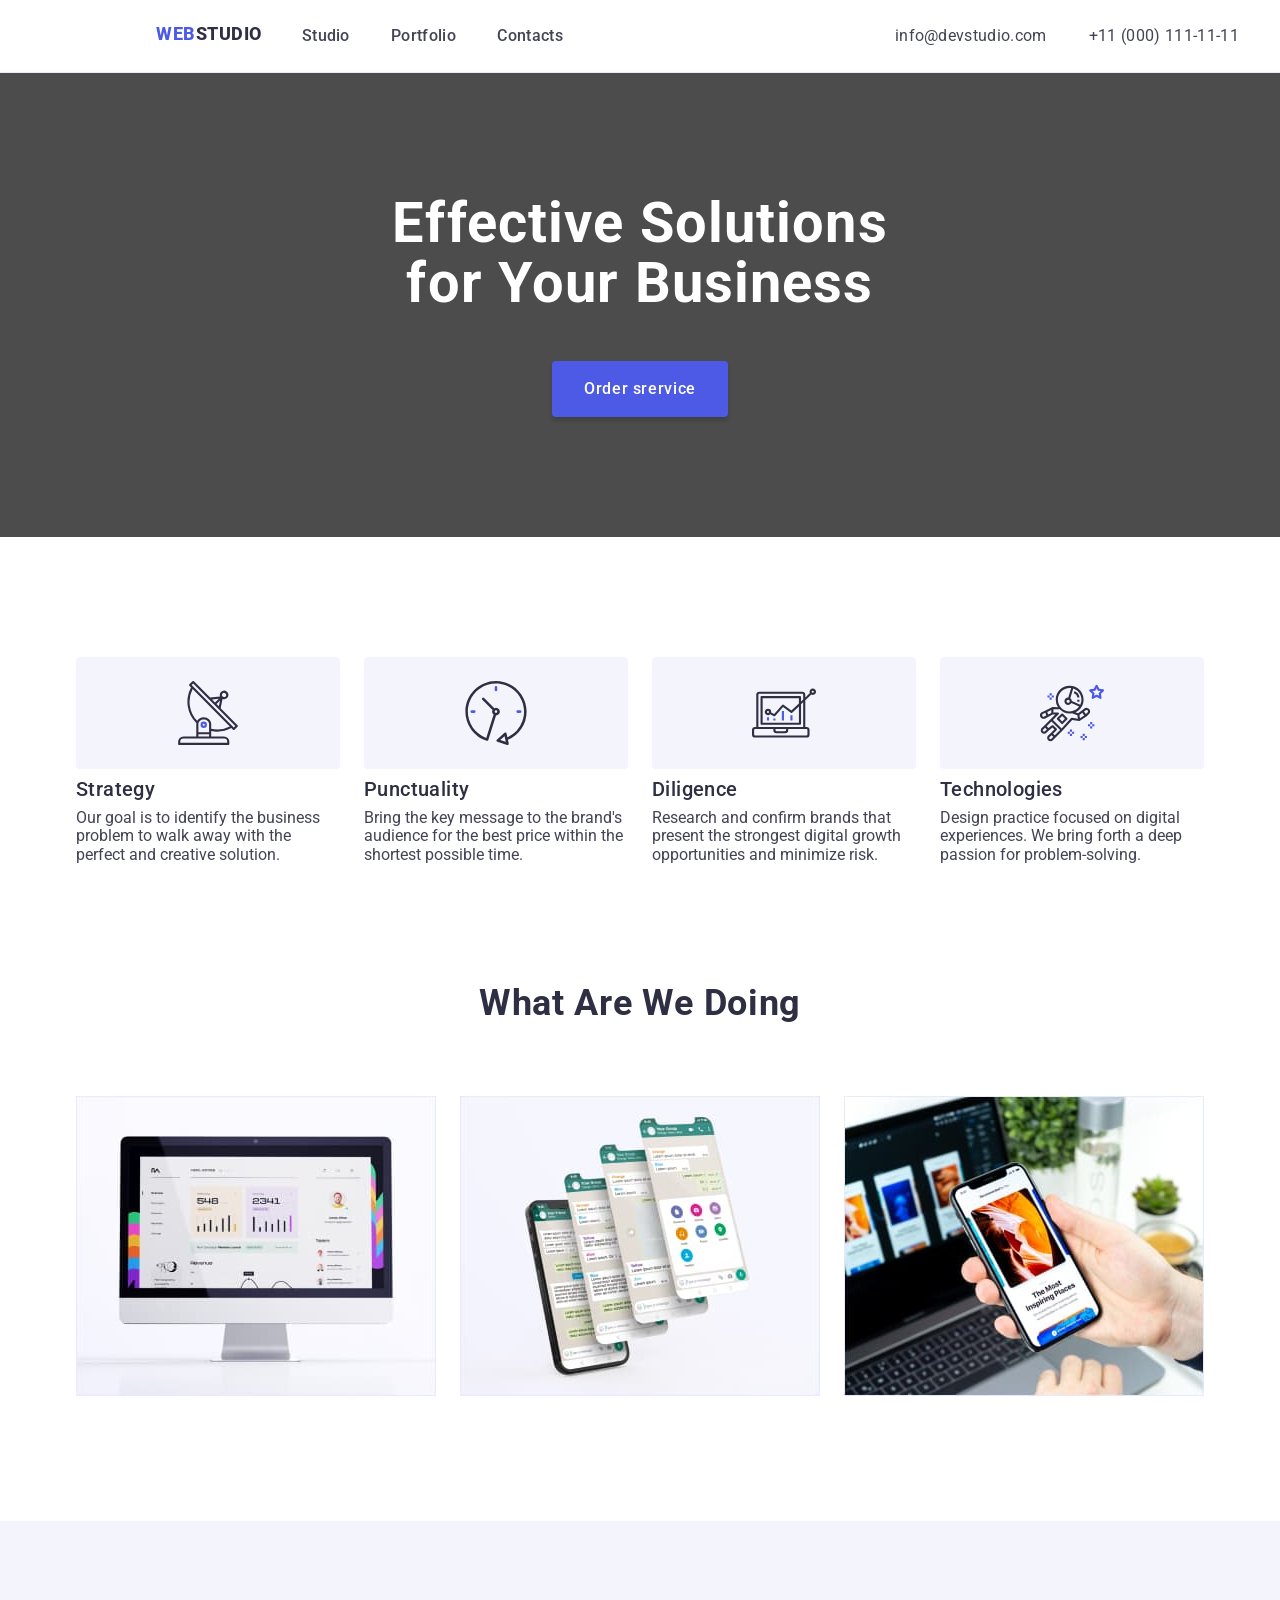
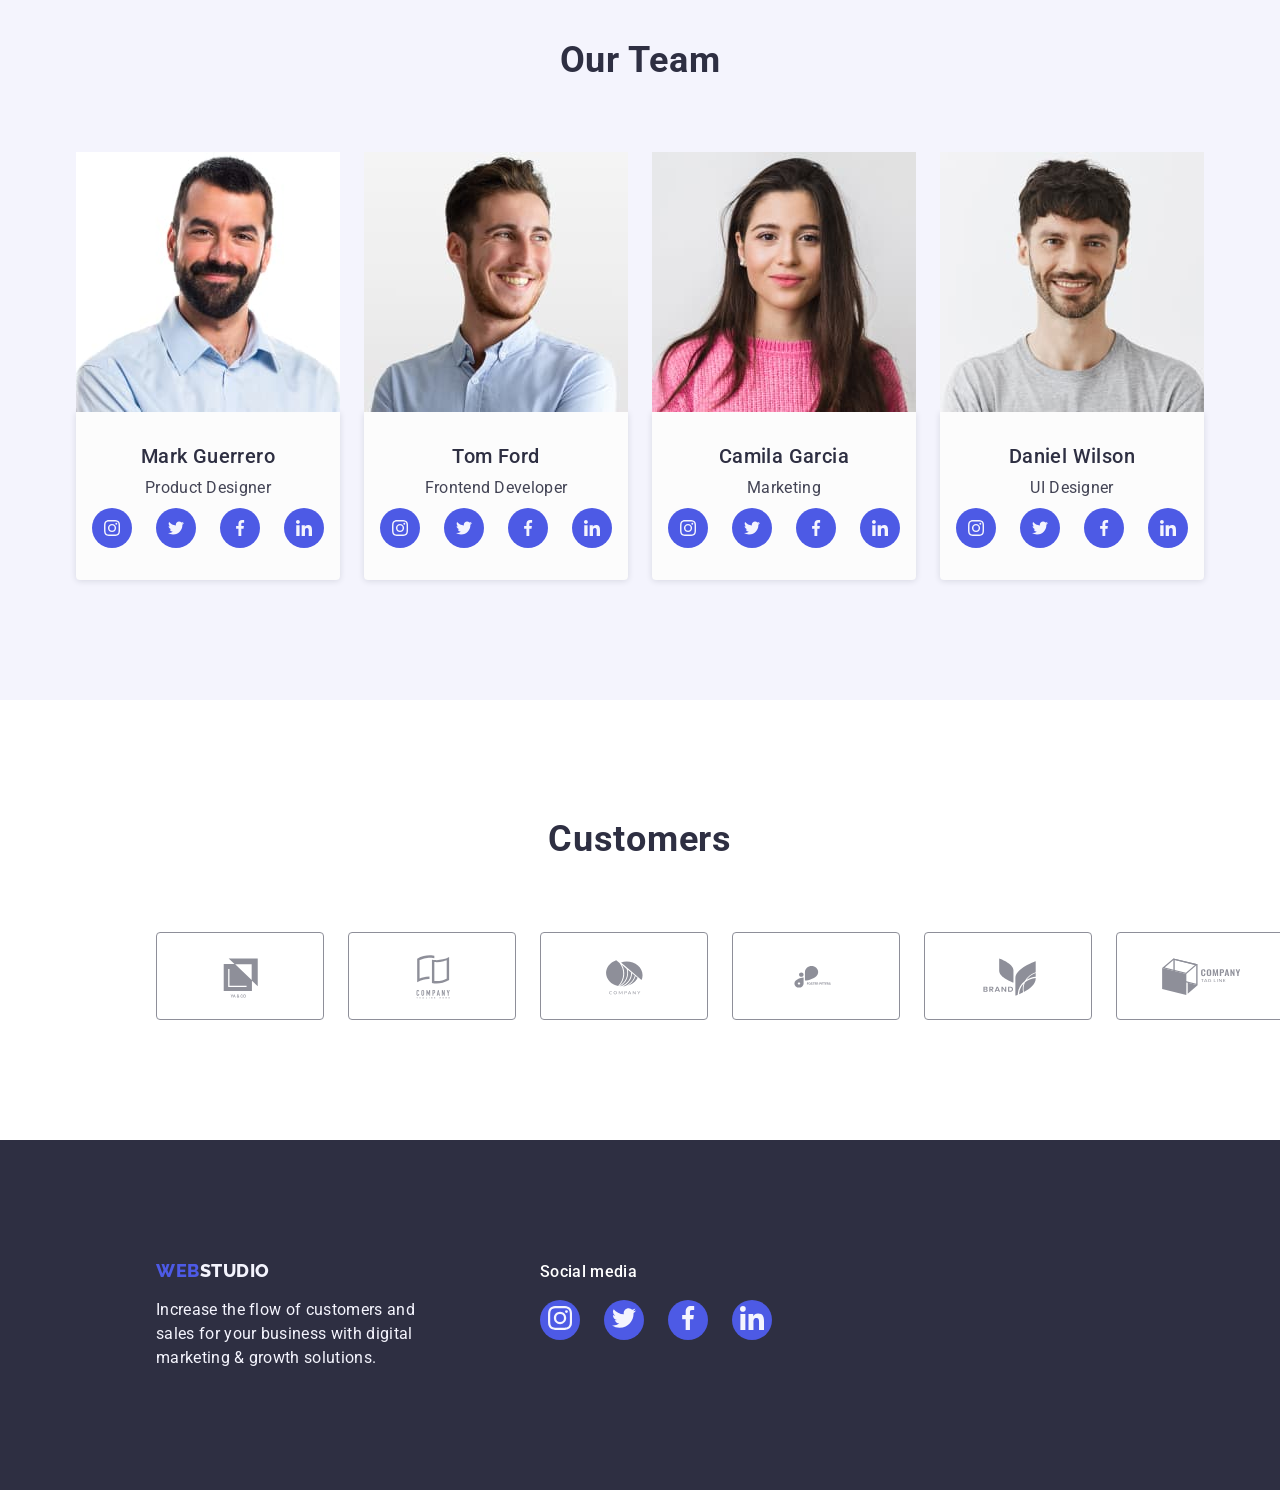
==== commit c5941def: "Update30-08-2023v1" ====
--- a/index.html
+++ b/index.html
@@ -4,6 +4,7 @@
     <title>MSi Homework05</title>
     <meta charset="UTF-8" />
     <meta name="viewport" content="width=device-width, initial-scale=1.0" />
+    <meta http-equiv="X-UA-Compatible" content="IE=edge">
     <link
       rel="stylesheet"
       href="https://cdnjs.cloudflare.com/ajax/libs/modern-normalize/2.0.0/modern-normalize.min.css"
@@ -265,10 +266,9 @@
           </ul>
     </li></ul>
     </footer>
-    
-    <div class="backdrop" data-modal="">
-      <div class="modal">
-        <button type="button" class="close-btn" data-modal-close="">X</button>
+    <div class="backdrop is-hidden" data-modal>
+      <div class="modal ">
+        <button type="button" class="close-btn-box" data-modal-close><svg class="close-btn"><use href="./images/icons.svg#icon-close"></use></svg></button>
       </div>
     </div>    
   <script scr="./js/modal.js"></script>
--- a/css/index.css
+++ b/css/index.css
@@ -12,6 +12,7 @@
   --modal-background: #fcfcfc;
   --border-customers: #8e8f99;
   --main-font: Roboto, sans-serif;
+  --animation-transition: 250ms cubic-brezier (0.4, 0, 0.2, 1);
 }
 * {
   box-sizing: border-box;
@@ -123,6 +124,7 @@
 .button-service:hover,
 .button-service:focus {
   background-color: var(--pressed-state);
+  transition: var(--animation-transition);
 }
 .section-title {
   color: var(--navyblue, #2e2f42);
@@ -163,8 +165,6 @@
   line-height: 1.5;
   letter-spacing: 0.02em;
   cursor: pointer;
-  box-shadow: 0px 4px 4px 0px rgba(0, 0, 0, 0.25);
-  box-shadow: 0px 4px 4px 0px rgba(0, 0, 0, 0.25);
 
   /*button-text :button-item*/
   display: flex;
@@ -180,11 +180,10 @@
 .button-item:focus {
   color: var(--cloud);
   background-color: var(--primary-brand);
-  box-shadow: 0px 2px 2px 0px #0000001f;
-
-  box-shadow: 0px 2px 1px 0px #00000014;
-
-  box-shadow: 0px 3px 1px 0px #0000001a;
+  box-shadow: 0px 2px 2px 0px rgba(0, 0, 0, 0.12),
+    0px 2px 1px 0px rgba(0, 0, 0, 0.08), 0px 3px 1px 0px rgba(0, 0, 0, 0.1);
+  border: 1px solid var(--link-active);
+  transition: var(--animation-transition);
 }
 /*text under pictures*/
 .text-content {
@@ -205,6 +204,7 @@
 .adres:hover,
 .adres:focus {
   color: var(--primary-brand);
+  transition: var(--animation-transition);
 }
 .footer {
   display: flex;
@@ -370,6 +370,7 @@
   box-shadow: 0px 1px 1px 0px rgba(46, 47, 66, 0.26);
   box-shadow: 0px 1px 6px 0px rgba(46, 47, 66, 0.18);
   cursor: pointer;
+  transition: var(--animation-transition);
 }
 .container-portfolio {
   max-width: 1128px;
@@ -447,11 +448,13 @@
 .social-icon-circle:focus {
   background-color: var(--pressed-state);
   cursor: pointer;
+  transition: var(--animation-transition);
 }
 .footer-social-icon-circle:hover,
 .footer-social-icon-circle:focus {
   background-color: var(--success);
   cursor: pointer;
+  transition: var(--animation-transition);
 }
 .social-icon {
   width: 16px;
@@ -476,6 +479,7 @@
 .customers-box:hover,
 .customers-box:focus {
   cursor: pointer;
+  transition: var(--animation-transition);
 }
 .customers-hover {
   width: 168px;
@@ -488,6 +492,7 @@
 .customers-hover:focus {
   fill: var(--pressed-state);
   border: 1px solid var(--pressed-state);
+  transition: var(--animation-transition);
 }
 .customers-box:last-child {
   margin-right: 0;
@@ -536,16 +541,17 @@
 .backdrop {
   display: flex;
   position: fixed;
-  top: o;
+  width: 100%;
+  height: 100%;
+  top: 0;
   bottom: 0;
   left: 0;
   right: 0;
   justify-content: center;
   background-color: hsla(237, 18%, 22%, 0.4);
 }
-.close-btn {
-  display: flex;
-  align-items: center;
+.close-btn-box {
+  display: flex;
   position: absolute;
   top: 8px;
   right: 8px;
@@ -555,4 +561,41 @@
   border: 1px solid rgba(0, 0, 0, 0.1);
   border-radius: 50%;
   cursor: pointer;
-}
+  fill: var(--hero-background);
+  align-items: center;
+  justify-content: center;
+}
+.close-btn {
+  width: 8px;
+  height: 8px;
+}
+.box {
+  position: relative;
+  overflow: hidden;
+  line-height: 0;
+}
+.overlay {
+  position: absolute;
+  top: 0;
+  left: 0;
+  width: 100%;
+  height: 100%;
+  transform: translateY(100%);
+  background-color: var(--primary-brand);
+}
+.box:hover .overlay,
+.box:focus .overlay {
+  transform: translateY(0);
+  transition: 250ms ease-in-out;
+}
+.overlay p {
+  width: 296px;
+  padding-top: 40px;
+  padding-left: 32px;
+  color: var(--cloud, #f4f4fd);
+  font-family: Roboto;
+  font-size: 16px;
+  font-style: normal;
+  line-height: 1.5;
+  letter-spacing: 0.32px;
+}
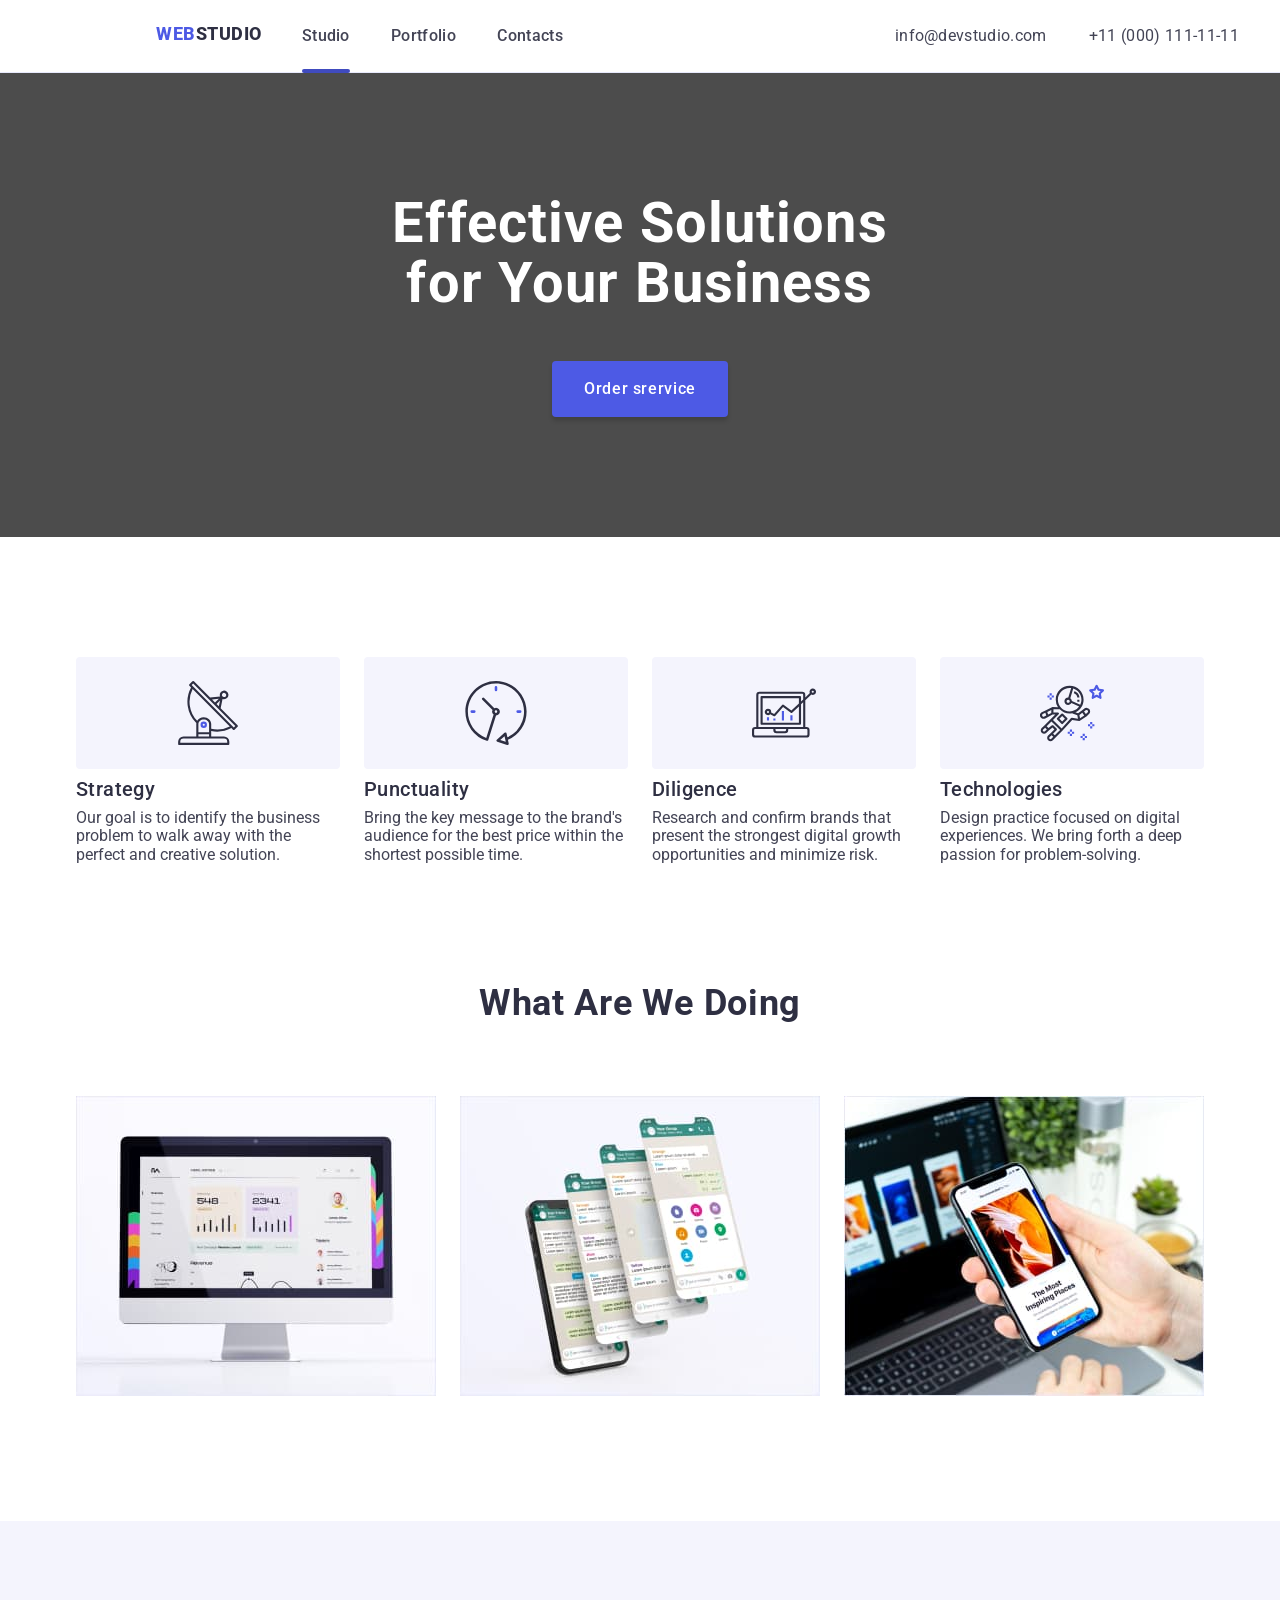
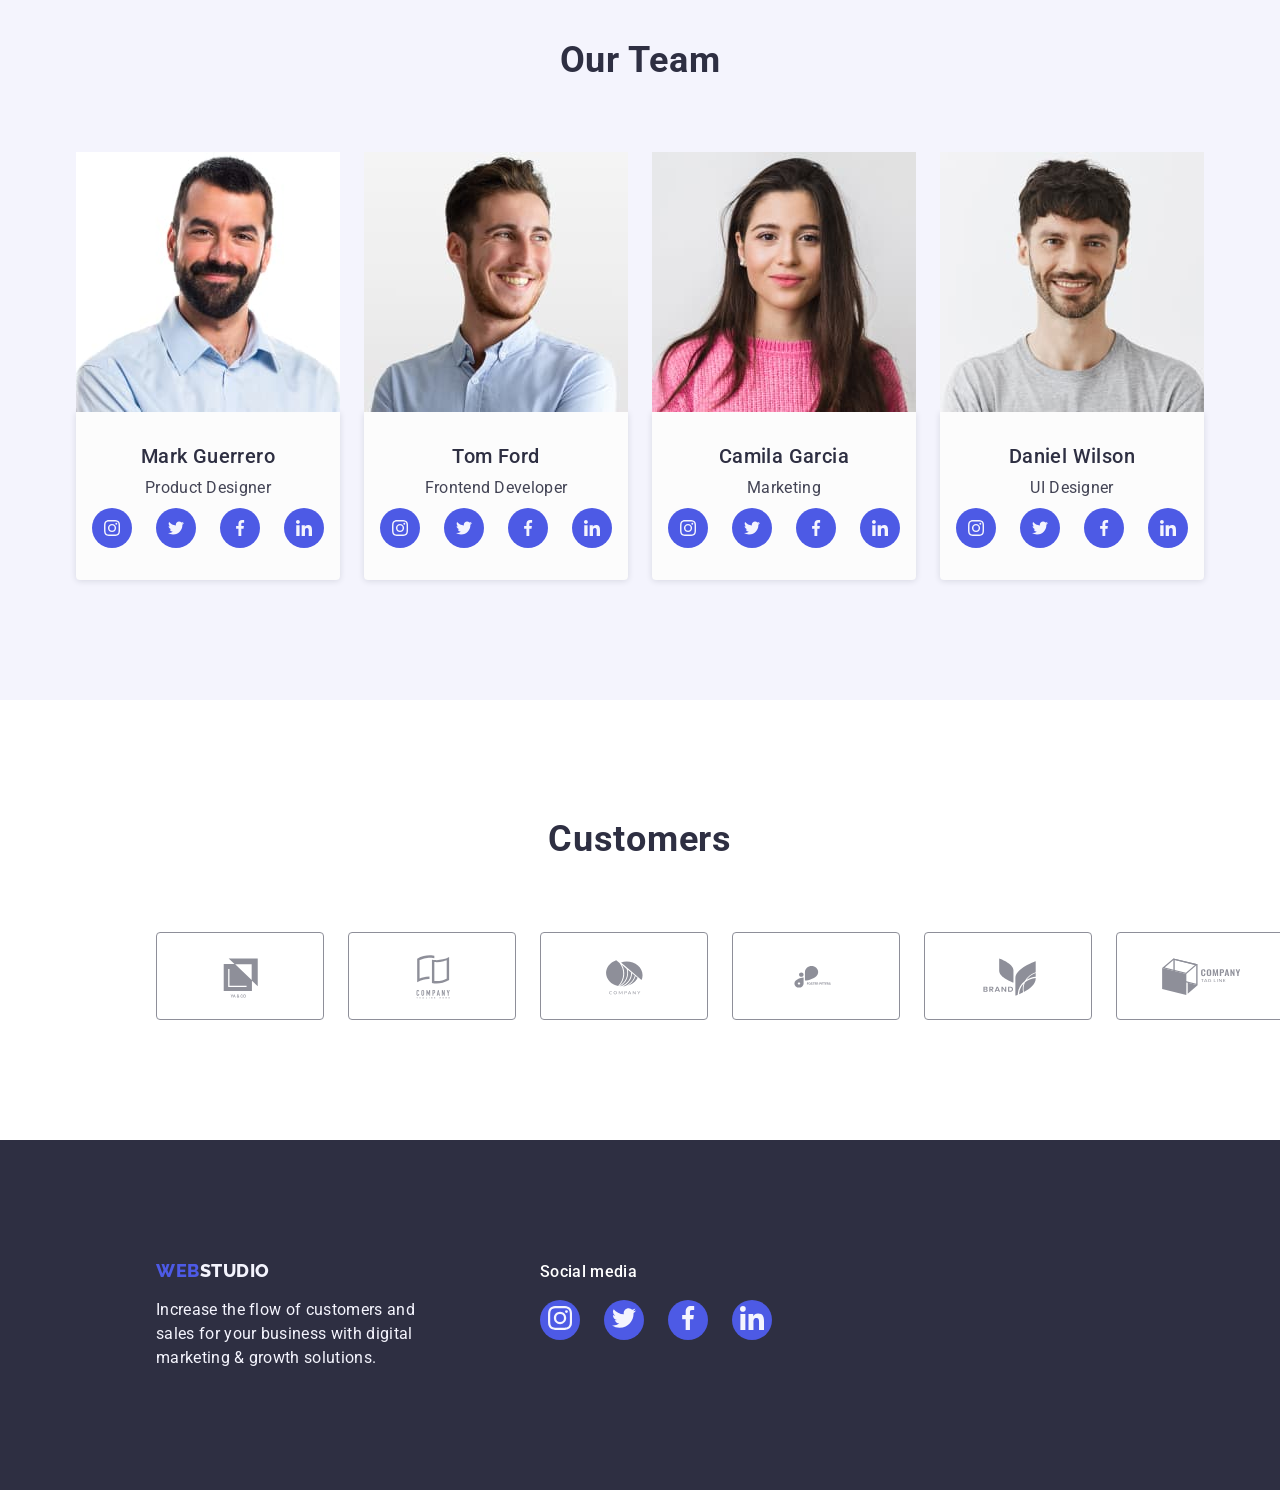
==== commit fb70e73c: "Update30-08-2023v3" ====
--- a/index.html
+++ b/index.html
@@ -33,11 +33,11 @@
         </div>
         <!--container 2 END-->
         <!--Page navigation-->
-        <nav class="nav">
+        <nav >
           <ul class="container-links-top-line">
             <!--container 3-->
             <li class="container-address-top-line-children">
-              <a href="./index.html" class="nav">Studio</a>
+              <a href="./index.html" class="nav mark">Studio</a>
             </li>
             <li class="container-address-top-line-children">
               <a href="./portfolio.html" class="nav"
--- a/css/index.css
+++ b/css/index.css
@@ -67,12 +67,24 @@
   list-style: none;
 }
 .nav {
+  display: block;
+  position: relative;
   color: var(--text);
   font-weight: 500;
   line-height: 1.5;
   font-family: var(--main-font);
   font-size: 16px;
   letter-spacing: 0.02em;
+}
+.mark::after {
+  content: "";
+  display: block;
+  position: absolute;
+  bottom: -25px;
+  height: 4px;
+  width: 100%;
+  background-color: var(--pressed-state);
+  border-radius: 2px;
 }
 .nav:hover,
 .nav:focus {
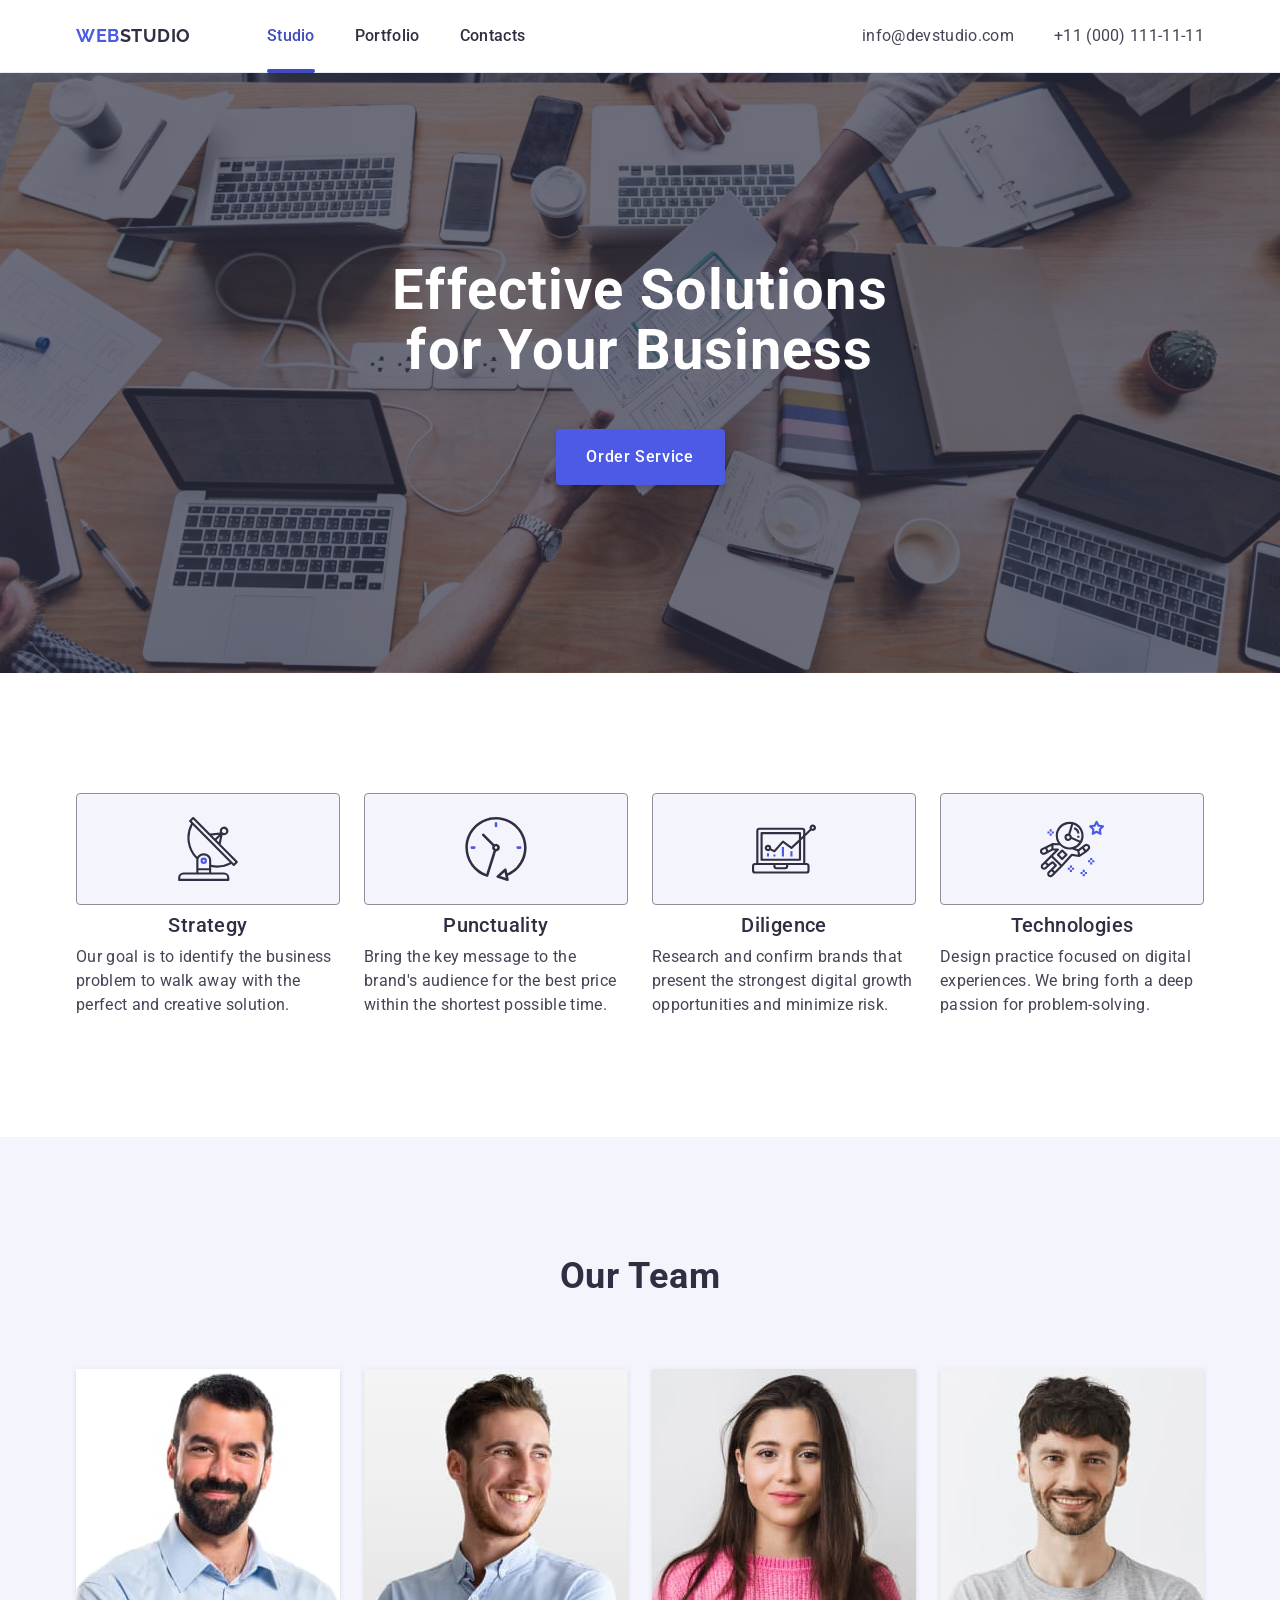
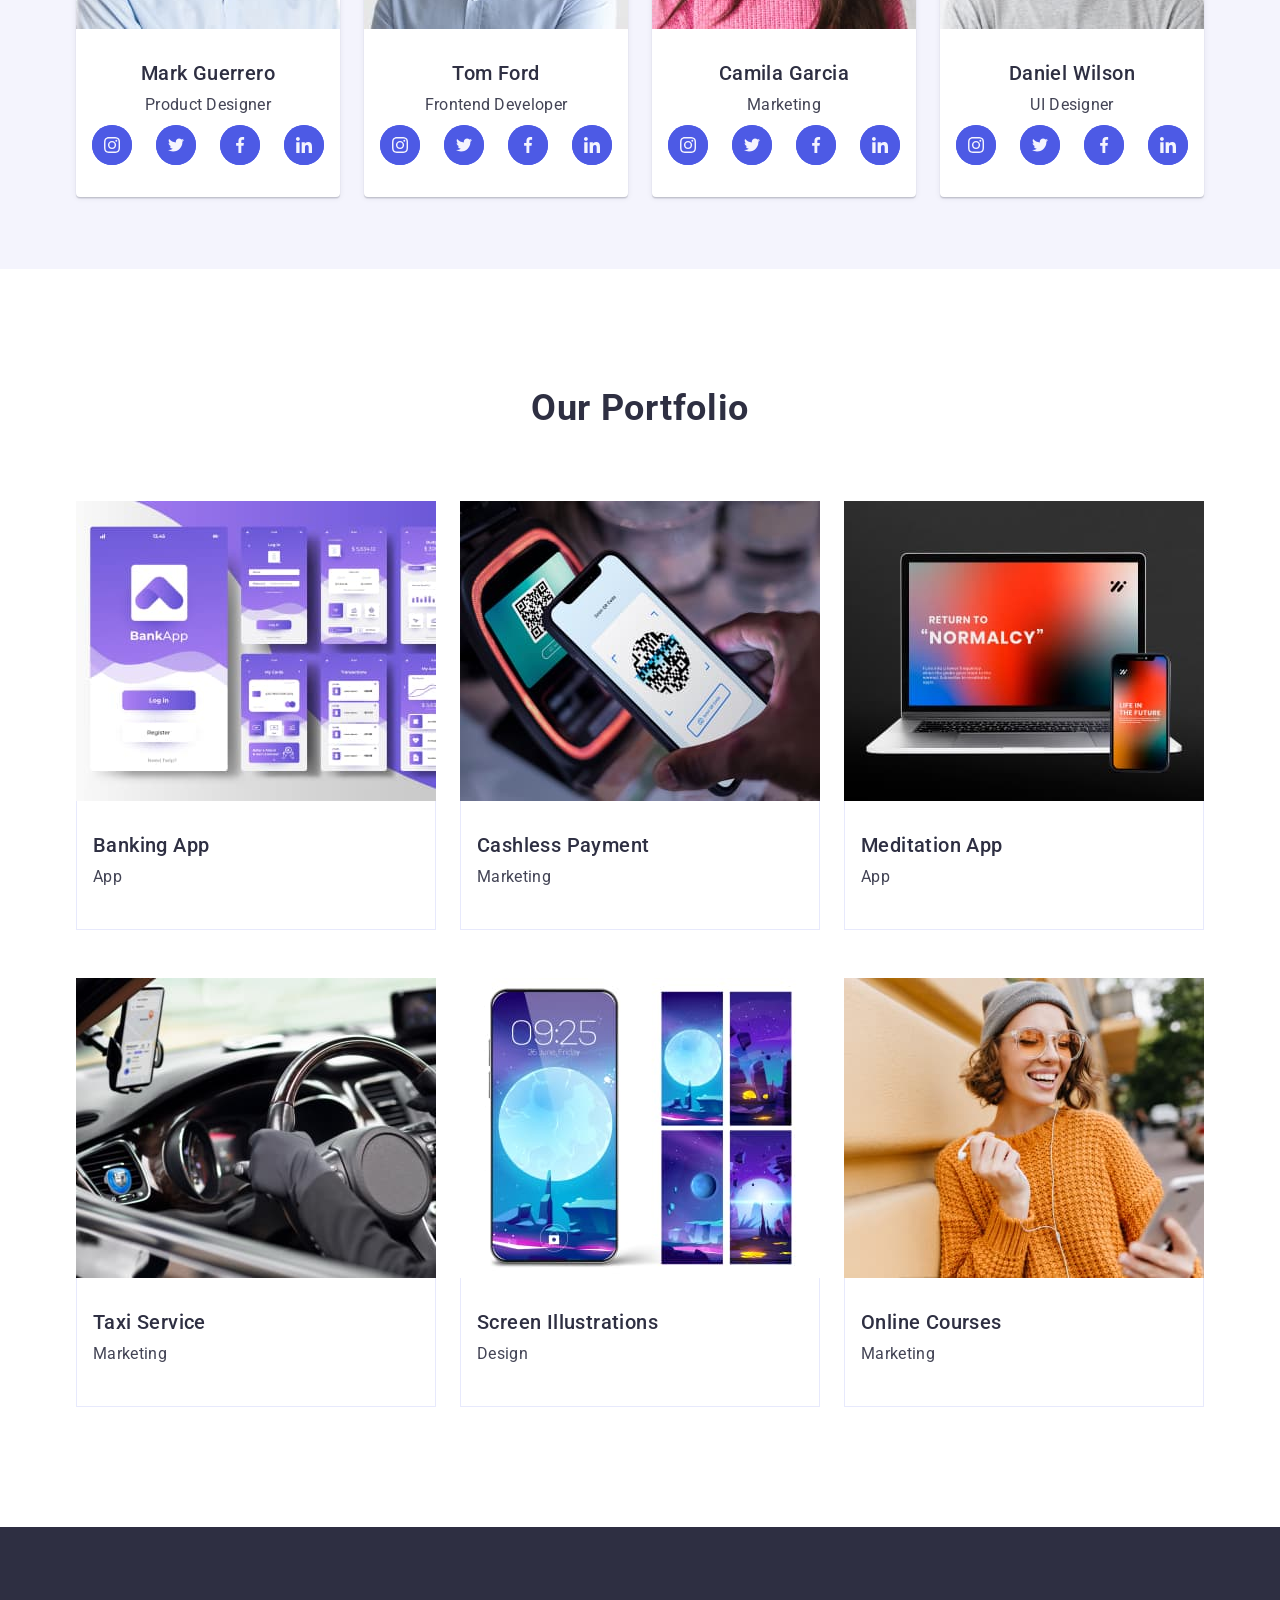
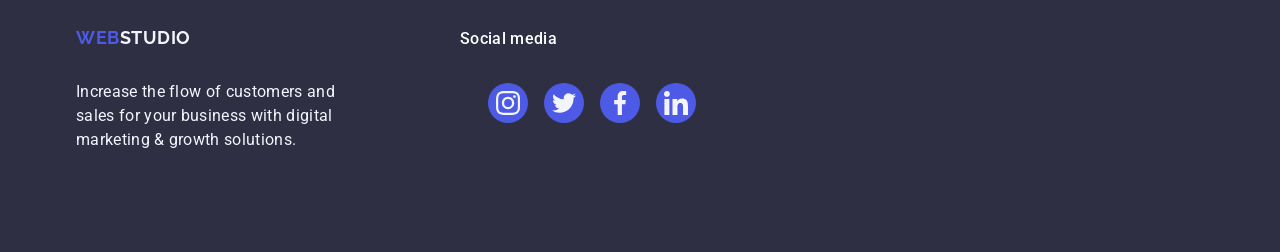
==== commit 02ff5588: "trart hw5" ====
--- a/index.html
+++ b/index.html
@@ -1,10 +1,9 @@
 <!DOCTYPE html>
 <html lang="en">
   <head>
-    <title>MSi Homework05</title>
+    <title>MSi Homework04</title>
     <meta charset="UTF-8" />
     <meta name="viewport" content="width=device-width, initial-scale=1.0" />
-    <meta http-equiv="X-UA-Compatible" content="IE=edge">
     <link
       rel="stylesheet"
       href="https://cdnjs.cloudflare.com/ajax/libs/modern-normalize/2.0.0/modern-normalize.min.css"
@@ -16,261 +15,456 @@
     <link rel="preconnect" href="https://fonts.googleapis.com" />
     <link rel="preconnect" href="https://fonts.gstatic.com" crossorigin />
     <link
-      href="https://fonts.googleapis.com/css2?family=Raleway:wght@800&family=Roboto:wght@400;500;700;900&display=swap"
+      href="https://fonts.googleapis.com/css2?family=Raleway:ital,wght@0,700;1,700&family=Roboto:wght@400;500;700&display=swap"
       rel="stylesheet"
     />
   </head>
   <body>
-    <header>
-      <div class="container-top-line">
-        <!--container 1-->
-        <!--Logo-->
-        <div class="container-logo-top-line">
-          <!--container 2-->
-          <a href="./index.html" class="web-logo"
+    <header class="header-container">
+      <div class="container header-wrap">
+        <nav class="header-nav">
+          <!--Logo-->
+
+          <a href="/goit-markup-hw-02/index.html" class="web-logo"
             >Web<span class="studio-logo">Studio</span></a
           >
-        </div>
-        <!--container 2 END-->
-        <!--Page navigation-->
-        <nav >
-          <ul class="container-links-top-line">
-            <!--container 3-->
-            <li class="container-address-top-line-children">
-              <a href="./index.html" class="nav mark">Studio</a>
-            </li>
-            <li class="container-address-top-line-children">
-              <a href="./portfolio.html" class="nav"
-                >Portfolio</a
-              >
-            </li>
-            <li class="container-address-top-line-children">
+          <!--Paga navigation-->
+
+          <ul style="list-style: none" class="nav-ul-container">
+            <li>
+              <a href="./index.html" class="nav nav-bottom color">Studio</a>
+            </li>
+            <li>
+              <a href="" class="nav">Portfolio</a>
+            </li>
+            <li>
               <a href="" class="nav">Contacts</a>
             </li>
           </ul>
-          <!--container 3 END-->
         </nav>
         <!--Address-->
-        <address>
-          <ul class="container-address-top-line">
-            <!--container 4-->
+
+        <address class="address">
+          <ul style="list-style: none" class="address-ul-container">
             <li>
-              <a href="mailto:info@devstudio.com" class="addrees"
+              <a href="mailto:info@devstudio.com" class="adres"
                 >info@devstudio.com</a
               >
             </li>
             <li>
-              <a href="tel:+110001111111" class="addrees"
-                >+11 (000) 111-11-11</a
-              >
-            </li>
-          </ul>
-          <!--container 4 EDN-->
+              <a href="tel:+110001111111" class="adres">+11 (000) 111-11-11</a>
+            </li>
+          </ul>
         </address>
       </div>
-      <!--container 1 -END-->
     </header>
 
     <main>
-      <section class="solutions section-padding">
-        <h1 class="hero">Effective Solutions for Your Business</h1>
-        <button type="button" class="button-service" data-modal-open="">Order srervice</button>
-        
+      <section class="solutions">
+        <div class="container">
+          <h1 class="hero">Effective Solutions for Your Business</h1>
+
+          <button type="button" class="button-service">Order Service</button>
+        </div>
       </section>
-      <!-- Section 1 - Strategy, Punctuality, Diligence, Technologies-->
-      <section class="section-padding">
-        <ul class="container-section1">
-          <li class="section1-child">
-            <div class="icon-box"><a href="#0"><svg class="icon"><use href="./images/icons.svg#icon-antenna-1"></use></svg></a></div>
-            <h3 class="subsection-title">Strategy</h3>
-            <p>
-              Our goal is to identify the business problem to walk away with the
-              perfect and creative solution.
-            </p>
-          </li>
-          <li class="section1-child">
-            <div class="icon-box"><a href="#0"><svg class="icon"><use href="./images/icons.svg#icon-clock-1"></use></svg></a></div>
-            <h3 class="subsection-title">Punctuality</h3>
-            <p>
-              Bring the key message to the brand's audience for the best price
-              within the shortest possible time.
-            </p>
-          </li>
-          <li class="section1-child">
-            <div class="icon-box"><a href="#0"><svg class="icon"><use href="./images/icons.svg#icon-diagram-1"></use></svg></a></div>
-            <h3 class="subsection-title">Diligence</h3>
-            <p>
-              Research and confirm brands that present the strongest digital
-              growth opportunities and minimize risk.
-            </p>
-          </li>
-          <li class="section1-child">
-            <div class="icon-box"><a href="#0"><svg class="icon"><use href="./images/icons.svg#icon-astronaut-1"></use></svg></a></div>
-            <h3 class="subsection-title">Technologies</h3>
-            <p>
-              Design practice focused on digital experiences. We bring forth a
-              deep passion for problem-solving.
-            </p>
-          </li>
-        </ul>
-      <!--</section>-->
-      <!-- Section 2 - What Are We Doing-->
-      <!--<section class="section-padding">-->
-       <div class="container-wawd"> <h2 class="section-title">What are we doing</h2>
-        <ul class="container-section2">
-          <li class="container-section2-child">
-            <img
-              alt="Picture of the computer"
-              src="images/image1.jpg"
-              width="360"
-              height="300"
-            />
-          </li>
-          <li class="container-section2-child">
-            <img
-              alt="Picture of phone witch many screens"
-              width="360"
-              height="300"
-              src="images/image2.jpg"
-            />
-          </li>
-          <li class="container-section2-child">
-            <img
-              alt="Picture of phone on hand"
-              width="360"
-              height="300"
-              src="images/image3.jpg"
-            />
-          </li>
-        </ul></div>
+      <section class="sectionstrategy">
+        <div class="container">
+          <h2 class="visually-hidden">Section 2</h2>
+
+          <ul style="list-style: none" class="ul-section-strategy">
+            <li class="li-section-strategy">
+              <div class="icon-box">
+                <svg class="icon" width="64" height="64">
+                  <use href="./images/icons.svg#icon-antenna-1"></use>
+                </svg>
+              </div>
+              <h3 class="subsection-title">Strategy</h3>
+              <p class="section-strategy">
+                Our goal is to identify the business problem to walk away with
+                the perfect and creative solution.
+              </p>
+            </li>
+            <li class="li-section-strategy">
+              <div class="icon-box">
+                <svg class="icon" width="64" height="64">
+                  <use href="./images/icons.svg#icon-clock-1"></use>
+                </svg>
+              </div>
+              <h3 class="subsection-title">Punctuality</h3>
+              <p class="section-strategy">
+                Bring the key message to the brand's audience for the best price
+                within the shortest possible time.
+              </p>
+            </li>
+            <li class="li-section-strategy">
+              <div class="icon-box">
+                <svg class="icon" width="64" height="64">
+                  <use href="./images/icons.svg#icon-diagram-1"></use>
+                </svg>
+              </div>
+              <h3 class="subsection-title">Diligence</h3>
+              <p class="section-strategy">
+                Research and confirm brands that present the strongest digital
+                growth opportunities and minimize risk.
+              </p>
+            </li>
+            <li class="li-section-strategy">
+              <div class="icon-box">
+                <svg class="icon" width="64" height="64">
+                  <use href="./images/icons.svg#icon-astronaut-1"></use>
+                </svg>
+              </div>
+              <h3 class="subsection-title">Technologies</h3>
+              <p class="section-strategy">
+                Design practice focused on digital experiences. We bring forth a
+                deep passion for problem-solving.
+              </p>
+            </li>
+          </ul>
+        </div>
       </section>
-      <!-- Section 3 - Our Team -->
-      <section class="our-team section-padding">
-        <h2 class="section-title">Our Team</h2>
-        <ul class="container-section3">
-          <li class="container-section3-child">
-            <img
-              src="images/face1.jpg"
-              alt="Product Designer"
-              width="264"
-              height="260"
-            />
-            <div class="container-card-team">
-              <h3 class="subsection-title">Mark Guerrero</h3>
-              <p class="text-team">Product Designer</p>
-         
-          <ul class="social-icon-box">
-          <li class="social-icon-circle"><a href="#0"><svg class="social-icon"><use href="./images/icons.svg#icon-instagram"></use></svg></a></li>
-          <li class="social-icon-circle"><a href="#0"><svg class="social-icon"><use href="./images/icons.svg#icon-twitter"></use></svg></a></li>
-          <li class="social-icon-circle"><a href="#0"><svg class="social-icon"><use href="./images/icons.svg#icon-facebook"></use></svg></a></li>
-          <li class="social-icon-circle"><a href="#0"><svg class="social-icon"><use href="./images/icons.svg#icon-linkedin"></use></svg></a></li>
-          </ul>
-         
-      
-      </div>
-         
-          </li>
-          <li class="container-section3-child">
-            <img
-              src="images/face2.jpg"
-              alt="Frontend Developer"
-              width="264"
-              height="260"
-            />
-            <div class="container-card-team">
-            <h3 class="subsection-title">Tom Ford</h3>
-            <p class="text-team">Frontend Developer</p>
-           <ul class="social-icon-box">
-           <li class="social-icon-circle"><a href="#0"><svg class="social-icon"><use href="./images/icons.svg#icon-instagram"></use></svg></a></li>
-          <li class="social-icon-circle"><a href="#0"><svg class="social-icon"><use href="./images/icons.svg#icon-twitter"></use></svg></a></li>
-          <li class="social-icon-circle"><a href="#0"><svg class="social-icon"><use href="./images/icons.svg#icon-facebook"></use></svg></a></li>
-          <li class="social-icon-circle"><a href="#0"><svg class="social-icon"><use href="./images/icons.svg#icon-linkedin"></use></svg></a></li>
-          </ul></div></li>
-          </li>
-          <li class="container-section3-child">
-            <img class="image-card"
-              src="images/face3.jpg"
-              alt="Marketing"
-              width="264"
-              height="260"
-            /><div class="container-card-team">
-            <h3 class="subsection-title">Camila Garcia</h3>
-            <p class="text-team">Marketing</p>
-           <ul class="social-icon-box">
-           <li class="social-icon-circle"><a href="#0"><svg class="social-icon"><use href="./images/icons.svg#icon-instagram"></use></svg></a></li>
-          <li class="social-icon-circle"><a href="#0"><svg class="social-icon"><use href="./images/icons.svg#icon-twitter"></use></svg></a></li>
-          <li class="social-icon-circle"><a href="#0"><svg class="social-icon"><use href="./images/icons.svg#icon-facebook"></use></svg></a></li>
-          <li class="social-icon-circle"><a href="#0"><svg class="social-icon"><use href="./images/icons.svg#icon-linkedin"></use></svg></a></li>
-          </ul></div>
-          </li>
-          <li class="container-section3-child">
-            <img
-              src="images/face4.jpg"
-              alt="UI Designer"
-              width="264"
-              height="260"
-            /><div class="container-card-team">
-            <h3 class="subsection-title">Daniel Wilson</h3>
-            <p class="text-team">UI Designer</p>
-           <ul class="social-icon-box">
-           <li class="social-icon-circle"><a href="#0"><svg class="social-icon"><use href="./images/icons.svg#icon-instagram"></use></svg></a></li>
-          <li class="social-icon-circle"><a href="#0"><svg class="social-icon"><use href="./images/icons.svg#icon-twitter"></use></svg></a></li>
-          <li class="social-icon-circle"><a href="#0"><svg class="social-icon"><use href="./images/icons.svg#icon-facebook"></use></svg></a></li>
-          <li class="social-icon-circle"><a href="#0"><svg class="social-icon"><use href="./images/icons.svg#icon-linkedin"></use></svg></a></li>
-          </ul></div>
-          </li>
-        </ul>
-      </section >
-      
-      <section class="section-customers">
-<h2 class="section-title">Customers</h2>
-      <ul class="customers-company">
-        <li class="customers-box">
-          <a href="#0"></a><svg class="customers-hover" viewBox="0 0 200 56"  ><use href="./images/icons.svg#icon-Logo1"></use></svg></a>
-         </li>
-         <li class="customers-box">
-          <a href="#0"><svg class="customers-hover" viewBox="0 0 200 56"><use href="./images/icons.svg#icon-Logo2"></use></svg></a>
-         </li>
-         <li class="customers-box">
-          <a href="#0"><svg class="customers-hover" viewBox="0 0 200 56"><use href="./images/icons.svg#icon-Logo3"></use></svg></a>
-         </li>
-         <li class="customers-box">
-          <a href="#0"><svg class="customers-hover" viewBox="0 0 200 56"><use href="./images/icons.svg#icon-Logo4"></use></svg></a>
-         </li>
-         <li class="customers-box">
-          <a href="#0"><svg class="customers-hover" viewBox="0 0 200 56"><use href="./images/icons.svg#icon-Logo5"></use></svg></a>
-         </li>
-         <li class="customers-box">
-          <a href="#0"><svg class="customers-hover" viewBox="0 0 200 56"><use href="./images/icons.svg#icon-Logo6"></use></svg></a>
-         </li>
-         
-      </ul>
+      <section class="our-team">
+        <div class="container">
+          <h2 class="section-title">Our Team</h2>
+          <ul style="list-style: none" class="teamli">
+            <li class="team">
+              <img src="./images/Face_1s.jpg" alt="Product Designer" />
+              <div class="cardtext">
+                <h3 class="subsection-title">Mark Guerrero</h3>
+                <p class="text-team">Product Designer</p>
+                <ul class="social-icon-box">
+                  <li class="social-icon-circle">
+                    <a href="insta" class="social-icon-link"
+                      ><svg class="social-icon" width="16" height="16">
+                        <use href="./images/icons.svg#icon-instagram"></use>
+                      </svg>
+                    </a>
+                  </li>
+                  <li class="social-icon-circle">
+                    <a href="twit" class="social-icon-link"
+                      ><svg class="social-icon" width="16" height="16">
+                        <use href="./images/icons.svg#icon-twitter"></use>
+                      </svg>
+                    </a>
+                  </li>
+                  <li class="social-icon-circle">
+                    <a href="face" class="social-icon-link"
+                      ><svg class="social-icon" width="16" height="16">
+                        <use href="./images/icons.svg#icon-facebook"></use>
+                      </svg>
+                    </a>
+                  </li>
+                  <li class="social-icon-circle">
+                    <a href="link" class="social-icon-link"
+                      ><svg class="social-icon" width="16" height="16">
+                        <use href="./images/icons.svg#icon-linkedin"></use>
+                      </svg>
+                    </a>
+                  </li>
+                </ul>
+              </div>
+            </li>
+            <li class="team">
+              <img
+                src="./images/Face_2s.jpg"
+                alt="Frontend Developer"
+                width="264"
+                height="260"
+              />
+              <div class="cardtext">
+                <h3 class="subsection-title">Tom Ford</h3>
+                <p class="text-team">Frontend Developer</p>
+                <ul class="social-icon-box">
+                  <li class="social-icon-circle">
+                    <a href="insta" class="social-icon-link"
+                      ><svg class="social-icon" width="16" height="16">
+                        <use href="./images/icons.svg#icon-instagram"></use>
+                      </svg>
+                    </a>
+                  </li>
+                  <li class="social-icon-circle">
+                    <a href="twit" class="social-icon-link"
+                      ><svg class="social-icon" width="16" height="16">
+                        <use href="./images/icons.svg#icon-twitter"></use>
+                      </svg>
+                    </a>
+                  </li>
+                  <li class="social-icon-circle">
+                    <a href="face" class="social-icon-link"
+                      ><svg class="social-icon" width="16" height="16">
+                        <use href="./images/icons.svg#icon-facebook"></use>
+                      </svg>
+                    </a>
+                  </li>
+                  <li class="social-icon-circle">
+                    <a href="link" class="social-icon-link"
+                      ><svg class="social-icon" width="16" height="16">
+                        <use href="./images/icons.svg#icon-linkedin"></use>
+                      </svg>
+                    </a>
+                  </li>
+                </ul>
+              </div>
+            </li>
+            <li class="team">
+              <img
+                src="./images/Face_3s.jpg"
+                alt="Marketing"
+                width="264"
+                height="260"
+              />
+              <div class="cardtext">
+                <h3 class="subsection-title">Camila Garcia</h3>
+                <p class="text-team">Marketing</p>
+                <ul class="social-icon-box">
+                  <li class="social-icon-circle">
+                    <a href="insta" class="social-icon-link"
+                      ><svg class="social-icon" width="16" height="16">
+                        <use href="./images/icons.svg#icon-instagram"></use>
+                      </svg>
+                    </a>
+                  </li>
+                  <li class="social-icon-circle">
+                    <a href="twit" class="social-icon-link"
+                      ><svg class="social-icon" width="16" height="16">
+                        <use href="./images/icons.svg#icon-twitter"></use>
+                      </svg>
+                    </a>
+                  </li>
+                  <li class="social-icon-circle">
+                    <a href="face" class="social-icon-link"
+                      ><svg class="social-icon" width="16" height="16">
+                        <use href="./images/icons.svg#icon-facebook"></use>
+                      </svg>
+                    </a>
+                  </li>
+                  <li class="social-icon-circle">
+                    <a href="link" class="social-icon-link"
+                      ><svg class="social-icon" width="16" height="16">
+                        <use href="./images/icons.svg#icon-linkedin"></use>
+                      </svg>
+                    </a>
+                  </li>
+                </ul>
+              </div>
+            </li>
+            <li class="team">
+              <img
+                src="./images/Face_4s.jpg"
+                alt="UI Designer"
+                width="264"
+                height="260"
+              />
+              <div class="cardtext">
+                <h3 class="subsection-title">Daniel Wilson</h3>
+                <p class="text-team">UI Designer</p>
+                <ul class="social-icon-box">
+                  <li class="social-icon-circle">
+                    <a href="insta" class="social-icon-link"
+                      ><svg class="social-icon" width="16" height="16">
+                        <use href="./images/icons.svg#icon-instagram"></use>
+                      </svg>
+                    </a>
+                  </li>
+                  <li class="social-icon-circle">
+                    <a href="twit" class="social-icon-link"
+                      ><svg class="social-icon" width="16" height="16">
+                        <use href="./images/icons.svg#icon-twitter"></use>
+                      </svg>
+                    </a>
+                  </li>
+                  <li class="social-icon-circle">
+                    <a href="face" class="social-icon-link"
+                      ><svg class="social-icon" width="16" height="16">
+                        <use href="./images/icons.svg#icon-facebook"></use>
+                      </svg>
+                    </a>
+                  </li>
+                  <li class="social-icon-circle">
+                    <a href="link" class="social-icon-link"
+                      ><svg class="social-icon" width="16" height="16">
+                        <use href="./images/icons.svg#icon-linkedin"></use>
+                      </svg>
+                    </a>
+                  </li>
+                </ul>
+              </div>
+            </li>
+          </ul>
+        </div>
+      </section>
+      <section class="our-portfolio">
+        <div class="container">
+          <h2 class="section-title">Our Portfolio</h2>
+          <ul style="list-style: none" class="ul-section-portfolio">
+            <li class="li-section-portfolio">
+              <div class="box">
+                <img
+                  src="./images/PortfolioBakingAppInterfaceConcept.jpg"
+                  alt="Banking App Interface Concept"
+                  width="360"
+                  height="300"
+                />
+                <p class="overlay">
+                  14 Stylish and User-Friendly App Design Concepts · Task
+                  Manager App · Calorie Tracker App · Exotic Fruit Ecommerce App
+                  · Cloud Storage App
+                </p>
+              </div>
+              <div class="li-section3-text">
+                <h3 class="card">Banking App</h3>
+                <p class="text-content">App</p>
+              </div>
+            </li>
+            <li class="li-section-portfolio">
+              <div class="box">
+                <img
+                  src="./images/PortfolioCashlessPayment.jpg"
+                  alt="Cashless Payment"
+                  width="360"
+                  height="300"
+                />
+
+                <p class="overlay">
+                  14 Stylish and User-Friendly App Design Concepts · Task
+                  Manager App · Calorie Tracker App · Exotic Fruit Ecommerce App
+                  · Cloud Storage App
+                </p>
+              </div>
+              <div class="li-section3-text">
+                <h3 class="card">Cashless Payment</h3>
+                <p class="text-content">Marketing</p>
+              </div>
+            </li>
+            <li class="li-section-portfolio">
+              <div class="box">
+                <img
+                  src="./images/PortfolioMediationApp.jpg"
+                  alt="Maditation App"
+                  width="360"
+                  height="300"
+                />
+
+                <p class="overlay">
+                  14 Stylish and User-Friendly App Design Concepts · Task
+                  Manager App · Calorie Tracker App · Exotic Fruit Ecommerce App
+                  · Cloud Storage App
+                </p>
+              </div>
+              <div class="li-section3-text">
+                <h3 class="card">Meditation App</h3>
+                <p class="text-content">App</p>
+              </div>
+            </li>
+            <li class="li-section-portfolio">
+              <div class="box">
+                <img
+                  src="./images/PortfolioTaxiService.jpg"
+                  alt="Taxi Service"
+                  width="360"
+                  height="300"
+                />
+
+                <p class="overlay">
+                  14 Stylish and User-Friendly App Design Concepts · Task
+                  Manager App · Calorie Tracker App · Exotic Fruit Ecommerce App
+                  · Cloud Storage App
+                </p>
+              </div>
+              <div class="li-section3-text">
+                <h3 class="card">Taxi Service</h3>
+                <p class="text-content">Marketing</p>
+              </div>
+            </li>
+            <li class="li-section-portfolio">
+              <div class="box">
+                <img
+                  src="./images/PortfolioScreenIllustrations.jpg"
+                  alt="Screen Illustrations"
+                  width="360"
+                  height="300"
+                />
+
+                <p class="overlay">
+                  14 Stylish and User-Friendly App Design Concepts · Task
+                  Manager App · Calorie Tracker App · Exotic Fruit Ecommerce App
+                  · Cloud Storage App
+                </p>
+              </div>
+              <div class="li-section3-text">
+                <h3 class="card">Screen Illustrations</h3>
+                <p class="text-content">Design</p>
+              </div>
+            </li>
+            <li class="li-section-portfolio">
+              <div class="box">
+                <img
+                  src="./images/PortfolioOnlineCourses.jpg"
+                  alt="Online Courses"
+                  width="360"
+                  height="300"
+                />
+
+                <p class="overlay">
+                  14 Stylish and User-Friendly App Design Concepts · Task
+                  Manager App · Calorie Tracker App · Exotic Fruit Ecommerce App
+                  · Cloud Storage App
+                </p>
+              </div>
+              <div class="li-section3-text">
+                <h3 class="card">Online Courses</h3>
+                <p class="text-content">Marketing</p>
+              </div>
+            </li>
+          </ul>
+        </div>
       </section>
     </main>
-    <footer class="footer ">
-      <ul class="container-footer">
-      <li class="footer-box"><div class="container-footer-weblogo"><a href="./index.html" class="web-logo-footer"
-        >Web<span class="studio-logo-footer">Studio</span></a
-      ></div>
-      <p class="footer-text">
-        Increase the flow of customers and sales for your business with digital
-        marketing & growth solutions.
-      </p></li>
-    <li class="footer-box">
-      <span class="footer-social-media-text">Social media</span>
-      <ul class="social-icon-box">
-          <li class="footer-social-icon-circle"><a href="#0"><svg class="footer-social-icon"><use href="./images/icons.svg#icon-instagram"></use></svg></a></li>
-          <li class="footer-social-icon-circle"><a href="#0"><svg class="footer-social-icon"><use href="./images/icons.svg#icon-twitter"></use></svg></a></li>
-          <li class="footer-social-icon-circle"><a href="#0"><svg class="footer-social-icon"><use href="./images/icons.svg#icon-facebook"></use></svg></a></li>
-          <li class="footer-social-icon-circle"><a href="#0"><svg class="footer-social-icon"><use href="./images/icons.svg#icon-linkedin"></use></svg></a></li>
-          </ul>
-    </li></ul>
+    <footer class="footer">
+      <div class="container footer-wrap">
+        <div class="footer-box">
+          <a href="" class="web-logo-footer"
+            >Web<span class="studio-logo-footer">Studio</span></a
+          >
+          <p class="footer-text">
+            Increase the flow of customers and sales for your business with
+            digital marketing & growth solutions.
+          </p>
+        </div>
+        <div class="footer-box">
+          <p class="footer-social-media-text">Social media</p>
+          <ul class="social-icon-box-footer">
+            <li class="footer-social-icon-circle">
+              <a href="insta" class="footer-social-text"
+                ><svg class="fill" width="24" height="24">
+                  <use href="./images/icons.svg#icon-instagram"></use>
+                </svg>
+              </a>
+            </li>
+            <li class="footer-social-icon-circle">
+              <a href="twit" class="footer-social-text"
+                ><svg class="fill" width="24" height="24">
+                  <use href="./images/icons.svg#icon-twitter"></use>
+                </svg>
+              </a>
+            </li>
+            <li class="footer-social-icon-circle">
+              <a href="face" class="footer-social-text"
+                ><svg class="fill" width="24" height="24">
+                  <use href="./images/icons.svg#icon-facebook"></use>
+                </svg>
+              </a>
+            </li>
+            <li class="footer-social-icon-circle">
+              <a href="link" class="footer-social-text"
+                ><svg class="fill" width="24" height="24">
+                  <use href="./images/icons.svg#icon-linkedin"></use>
+                </svg>
+              </a>
+            </li>
+          </ul>
+        </div>
+      </div>
     </footer>
-    <div class="backdrop is-hidden" data-modal>
-      <div class="modal ">
-        <button type="button" class="close-btn-box" data-modal-close><svg class="close-btn"><use href="./images/icons.svg#icon-close"></use></svg></button>
-      </div>
-    </div>    
-  <script scr="./js/modal.js"></script>
   </body>
 </html>
--- a/css/index.css
+++ b/css/index.css
@@ -10,19 +10,15 @@
   --hero-background: #2e2f42;
   --white-background: #ffffff;
   --modal-background: #fcfcfc;
-  --border-customers: #8e8f99;
+  --light-slate: #8e8f99;
   --main-font: Roboto, sans-serif;
-  --animation-transition: 250ms cubic-brezier (0.4, 0, 0.2, 1);
-}
-* {
-  box-sizing: border-box;
+  --animation-transition: 250ms, cubic-brezier (0.4, 0, 0.2, 1);
 }
 body {
   font-family: var(--main-font);
   color: var(--text);
-  text-decoration: none;
-  max-width: 1440px;
-  margin: auto;
+
+  background-color: var(--white-background);
 }
 h1,
 h2,
@@ -30,123 +26,145 @@
 h4,
 h5,
 h6,
-p,
-ul {
+p {
   margin: 0;
   padding: 0;
-  border: 0;
-  font-size: 100%;
-  font: inherit;
-  vertical-align: baseline;
-}
-ul {
-  list-style: none;
 }
 a {
   text-decoration: none;
 }
+img {
+  display: block;
+}
 .web-logo {
   color: var(--primary-brand);
-  font-family: var(--main-font);
+  font-family: "Raleway", sans-serif;
   font-size: 18px;
-  font-weight: 800;
-  line-height: 1.16; /* 116.667% */
+  font-style: normal;
+  font-weight: 700;
+  line-height: 1.17; /* 116.667% */
   letter-spacing: 0.03em;
   text-transform: uppercase;
-}
-
+  margin-right: 76px;
+}
 .studio-logo {
   color: var(--dark);
 }
 
-/*.studio-logo:hover,
+.studio-logo:hover,
 .studio-logo:focus {
   color: var(--pressed-state);
-}*/
+}
 .list-style {
   list-style: none;
 }
 .nav {
+  color: var(--dark);
+  font-weight: 500;
+  line-height: 1.5;
+  font-family: Roboto;
+  font-size: 16px;
+  font-weight: 500;
+  letter-spacing: 0.02em;
+  padding: 24px 0;
   display: block;
   position: relative;
-  color: var(--text);
-  font-weight: 500;
-  line-height: 1.5;
-  font-family: var(--main-font);
-  font-size: 16px;
-  letter-spacing: 0.02em;
-}
-.mark::after {
+  transition: color 250ms cubic-bezier(0.4, 0, 0.2, 1);
+}
+.nav:hover,
+.nav:focus {
+  color: var(--pressed-state);
+}
+.nav-bottom::after {
   content: "";
-  display: block;
+  width: 100%;
   position: absolute;
-  bottom: -25px;
+  left: 0;
+  bottom: -1px;
   height: 4px;
-  width: 100%;
   background-color: var(--pressed-state);
   border-radius: 2px;
 }
-.nav:hover,
-.nav:focus {
-  color: var(--primary-brand);
+.color {
+  color: var(--pressed-state);
+}
+.address {
+  font-style: normal;
 }
 /**/
 .solutions {
-  background: linear-gradient(rgba(0, 0, 0, 0.7), rgba(0, 0, 0, 0.7)),
-    url(/goit-markup-hw-04/images/people-office.jpg);
+  background-image: linear-gradient(
+      rgba(46, 47, 66, 0.7),
+      rgba(46, 47, 66, 0.7)
+    ),
+    url(../images/img-name.jpg);
+  max-width: 1440px;
+  background-repeat: no-repeat;
+  background-position: center;
+  background-size: cover;
+  text-align: center;
+  padding: 188px 0;
+  margin-left: auto;
+  margin-right: auto;
+}
+.solutions .container {
+  flex-direction: column;
 }
 .hero {
-  /* Header 1 */
-  display: block;
   color: var(--white-background);
   text-align: center;
-  font-family: var(--main-font);
+  font-family: Roboto;
   font-size: 56px;
   font-style: normal;
   font-weight: 700;
-  line-height: 60px; /* 107.143% */
+  line-height: 1.07;
   letter-spacing: 1.12px;
-  width: 496px;
-  margin-right: auto;
-  margin-left: auto;
+  max-width: 496px;
+  margin-left: auto;
+  margin-right: auto;
+  margin-bottom: 48px;
+}
+.button {
+  display: block;
+  margin-top: 48px;
+  width: 169px;
+  height: 56px;
+  margin-left: auto;
+  margin-right: auto;
 }
 .button-service {
-  display: block;
-  padding: 16px 32px;
-  align-items: flex-start;
-  gap: 10px;
+  font-family: "Roboto", sans-serif;
   background: var(--primary-brand);
   color: var(--white-background);
+  cursor: pointer;
+  font-family: "Roboto", sans-serif;
+  font-size: 16px;
+  font-weight: 500;
+  line-height: 1.5;
+  letter-spacing: 0.04em;
+  padding: 16px 24px 16px 24px;
+  border-radius: 4px;
   border: none;
-  border-radius: 4px;
-  box-shadow: 0px 4px 4px 0px rgba(0, 0, 0, 0.15);
-  cursor: pointer;
-  margin-right: auto;
-  margin-left: auto;
-  margin-top: 48px;
-
-  /*button-text :Oder Serwice*/
-  font-family: Roboto;
-  font-size: 16px;
-  font-weight: 500;
-  line-height: 1.5;
-  letter-spacing: 0.04em;
-  text-align: left;
+  box-shadow: 0px 4px 4px 0px #00000026;
+  display: block;
+  min-width: 169px;
+  height: 56px;
+  margin: 0 auto;
+  transition: background-color 250ms cubic-bezier(0.4, 0, 0.2, 1);
 }
 .button-service:hover,
 .button-service:focus {
   background-color: var(--pressed-state);
-  transition: var(--animation-transition);
 }
 .section-title {
   color: var(--navyblue, #2e2f42);
-  /* Header 2 */
   text-align: center;
   font-size: 36px;
   font-weight: 700;
-  line-height: 1.11; /* 111.111% */
+  line-height: 1.11;
   letter-spacing: 0.72px;
   text-transform: capitalize;
+  margin-bottom: 72px;
 }
 .subsection-title {
   /* Header 3 */
@@ -155,6 +173,8 @@
   font-weight: 500;
   line-height: 1.2; /* 120% */
   letter-spacing: 0.4px;
+  text-align: center;
+  margin-bottom: 8px;
 }
 
 .text-team {
@@ -163,251 +183,224 @@
   font-weight: 400;
   line-height: 1.5;
   letter-spacing: 0.02em;
-  /*text-align: center;*/
+  text-align: center;
+  margin-bottom: 8px;
 }
 .our-team {
   background-color: var(--cloud);
+  height: 732px;
+  padding: 120px 0;
+}
+.our-team .container {
+  flex-direction: column;
 }
 .button-item {
   color: var(--primary-brand);
   background-color: var(--cloud);
-  font-weight: 500;
-  font-family: inherit;
-  font-size: 16px;
-  line-height: 1.5;
-  letter-spacing: 0.02em;
+
+  font-weight: medium;
+  size: 16px;
+  line-height: 1.5;
+  letter-spacing: 2%;
   cursor: pointer;
-
-  /*button-text :button-item*/
-  display: flex;
-  padding: 12px 24px;
-  justify-content: center;
-  align-items: center;
-  border: none;
-  border-radius: 4px;
-  border: 1px solid var(--acent);
-  background: var(--cloud);
 }
 .button-item:hover,
 .button-item:focus {
   color: var(--cloud);
   background-color: var(--primary-brand);
-  box-shadow: 0px 2px 2px 0px rgba(0, 0, 0, 0.12),
-    0px 2px 1px 0px rgba(0, 0, 0, 0.08), 0px 3px 1px 0px rgba(0, 0, 0, 0.1);
-  border: 1px solid var(--link-active);
-  transition: var(--animation-transition);
-}
-/*text under pictures*/
+}
 .text-content {
   color: var(--text);
   font-size: 16px;
   line-height: 1.5;
   letter-spacing: 0.02em;
-}
-.addrees {
+  margin-bottom: 8px;
+}
+.adres {
   color: var(--text);
   size: 16px;
   font-family: Roboto;
   font-weight: 400;
   line-height: 1.5;
   letter-spacing: 0.02em;
-  font-style: normal;
+  transition: color 250ms cubic-bezier(0.4, 0, 0.2, 1);
 }
 .adres:hover,
 .adres:focus {
-  color: var(--primary-brand);
-  transition: var(--animation-transition);
+  color: var(--pressed-state);
 }
 .footer {
-  display: flex;
-  width: 1440px;
   background-color: var(--hero-background);
   color: var(--cloud);
+  padding: 100px 0;
 }
 .web-logo-footer {
-  width: 44px;
   color: var(--primary-brand);
-  font-family: Raleway;
+  font-family: "Raleway", sans-serif;
   font-size: 18px;
   font-style: normal;
-  font-weight: 800;
-  line-height: 21px; /* 116.667% */
+  font-weight: 700;
+  line-height: 1.17; /* 116.667% */
   letter-spacing: 0.54px;
   text-transform: uppercase;
+  display: inline-block;
+  margin-bottom: 16px;
 }
 .studio-logo-footer {
   color: var(--cloud);
 }
-/*.studio-logo-footer:hover,
+.studio-logo-footer:hover,
 .studio-logo-footer:focus {
   color: var(--pressed-state);
-}*/
+}
 .footer-text {
   font-family: Roboto;
   font-size: 16px;
   font-weight: 400;
   line-height: 1.5;
   letter-spacing: 0.02em;
-  text-align: left;
-  display: block;
-  width: 264px;
-  /*margin-left: 156px;
-  padding-bottom: 100px;*/
-}
-/*container 1*/
-.container-top-line {
-  display: flex;
-  max-width: 1440px;
-  /*height: 72px;*/
-  margin: 0;
+  max-width: 264px;
+}
+.section-strategy {
+  line-height: 1.5;
+  letter-spacing: 0.02em;
+}
+.doing {
+  background-color: var(--cloud);
+}
+.card {
+  font-weight: 500;
+  font-size: 20px;
+  line-height: 1.2;
+  letter-spacing: 0.02em;
+  color: var(--dark);
+  margin-bottom: 8px;
+}
+.team {
+  background-color: var(--white-background);
+  width: calc((100% - 72px) / 4);
+  border-radius: 0 0 4px 4px;
+  box-shadow: 0px 1px 6px rgba(46, 47, 66, 0.08),
+    0px 1px 1px rgba(46, 47, 66, 0.16), 0px 2px 1px rgba(46, 47, 66, 0.08);
+}
+
+.body-container {
+  /*max-width: 1440px;*/
+}
+.header-container {
   border-bottom: 1px solid var(--acent);
-}
-/*container 2*/
-.container-logo-top-line {
-  display: flex;
-  max-width: 115px;
-  margin-left: 156px;
-  padding-top: 24px;
-  padding-bottom: 24px;
-}
-/*container 3*/
-.container-links-top-line {
-  display: flex;
-  width: 261px;
-  margin-left: 40px;
-  padding-top: 24px;
-  padding-bottom: 24px;
-  justify-content: space-between;
-}
-/*container 4*/
-.container-address-top-line {
-  display: flex;
-  width: 344px;
-  margin-left: 332px;
-  padding-top: 24px;
-  padding-bottom: 24px;
-  justify-content: space-between;
-}
-.section-padding {
-  padding-top: 120px;
-  padding-bottom: 120px;
-}
-.container-section1 {
-  display: flex;
-  width: 1128px;
-  justify-content: space-between;
-  gap: 24px;
-  margin: auto;
-}
-.section1-child {
-  display: flex;
-  width: 264px;
-  flex-direction: column;
-  align-items: flex-start;
-  gap: 8px;
-}
-.container-section2 {
-  display: flex;
-  width: 1128px;
-  margin: auto;
-  padding-top: 72px;
-}
-.container-section2-child {
-  margin-right: 24px;
-}
-.container-section2-child:last-child {
-  margin-right: 0;
-}
-.container-section3 {
-  display: flex;
-  width: 1128px;
-  margin: auto;
-  padding-top: 72px;
-}
-.container-section3-child {
-  width: 264px;
-  margin-right: 24px;
-  border-radius: 0px 0px 4px 4px;
-  gap: 0;
-  background-color: var(--modal-background);
-  line-height: 0;
-}
-.container-section3-child:last-child {
-  margin-right: 0;
-}
-.container-card-team {
-  display: flex;
-  width: 264px;
-  flex-direction: column;
-  justify-content: center;
-  align-items: center;
-  gap: 8px;
-  border-radius: 0px 0px 4px 4px;
-  padding-top: 32px;
-  padding-bottom: 32px;
-  box-shadow: 0px 2px 1px 0px #2e2f4224;
-  box-shadow: 0px 1px 1px 0px #2e2f4239;
-  box-shadow: 0px 1px 6px 0px #2e2f4224;
-
-  /*padding: 32px auto 32px auto;*/
-}
-.image-card {
+  box-shadow: 0px 2px 1px rgba(46, 47, 66, 0.08),
+    0px 1px 1px rgba(46, 47, 66, 0.16), 0px 1px 6px rgba(46, 47, 66, 0.08);
+}
+ul {
   margin: 0;
   padding: 0;
 }
-.container-footer-weblogo {
-  display: block;
-  /* margin-left: 156px;
-  padding-top: 101px;
-  padding-bottom: 17px;*/
-}
-/*.container-footer-weblogo:hover {
-  color: #31d0aa;
-}*/
-.container-buttons {
-  display: flex;
-  width: 586px;
-  padding-top: 96px;
-  margin-left: auto;
-  margin-right: auto;
+
+address {
+  margin-left: auto;
+}
+.nav-ul-container {
+  display: flex;
+  width: 261px;
+  gap: 40px;
+}
+.address-ul-container {
+  display: flex;
+  gap: 40px;
+}
+.ul-section-strategy {
+  display: flex;
+
+  margin-left: auto;
+  margin-right: auto;
+  gap: 24px;
+}
+.li-section-strategy {
+  width: calc((100% - 72px) / 4);
+}
+.title2 {
+  display: none;
+}
+.teamli {
+  display: flex;
+
+  width: 1128px;
+  gap: 24px;
+  margin-left: auto;
+  margin-right: auto;
+}
+.cardtext {
+  padding: 32px 0;
+}
+.container {
+  width: 1158px;
+  margin: 0 auto;
+  padding: 0 15px;
+}
+.sectionstrategy {
+  padding: 120px 0;
+}
+
+.our-portfolio {
+  padding: 120px 0;
+}
+
+.ul-section-portfolio {
+  display: flex;
+  flex-wrap: wrap;
+  column-gap: 24px;
+  row-gap: 48px;
+  max-width: 1128px;
   justify-content: space-between;
-}
-.container-portfolio-card {
-  display: flex;
-  flex-direction: column;
-}
-.container-portfolio-card:hover,
-.container-portfolio-card:focus {
-  box-shadow: 0px 2px 1px 0px rgba(46, 47, 66, 0.18);
-  box-shadow: 0px 1px 1px 0px rgba(46, 47, 66, 0.26);
-  box-shadow: 0px 1px 6px 0px rgba(46, 47, 66, 0.18);
+  margin-left: auto;
+  margin-right: auto;
+}
+.li-section-portfolio {
+  width: calc((100% - 48px) / 3);
+  transition: box-shadow 250ms cubic-bezier(0.4, 0, 0.2, 1);
+}
+
+.li-section-portfolio:hover,
+.li-section-portfolio:focus {
+  box-shadow: 0 2px 1px 0 rgba(46, 47, 66, 0.08),
+    0 1px 1px 0 rgba(46, 47, 66, 0.16), 0 1px 6px 0 rgba(46, 47, 66, 0.08);
   cursor: pointer;
-  transition: var(--animation-transition);
-}
-.container-portfolio {
-  max-width: 1128px;
-  display: flex;
-  flex-wrap: wrap;
-  justify-content: space-between;
-  row-gap: 48px;
-  margin-left: auto;
-  margin-right: auto;
-  margin-top: 72px;
-}
-.container-portfolio-text {
-  display: flex;
+}
+.li-section-portfolio:hover .overlay,
+.li-section-portfolio:focus .overlay {
+  transform: translateY(0);
+}
+.li-section3-text {
   padding: 32px 16px;
-  flex-direction: column;
-  gap: 8px;
-  align-self: stretch;
   border: 1px solid var(--acent);
   border-top: none;
 }
-.section-portfolio {
-  padding-bottom: 120px;
-}
-.container-wawd {
-  padding-top: 120px;
+.container-footer {
+}
+.header-nav {
+  display: flex;
+  align-items: center;
+}
+.visually-hidden {
+  position: absolute;
+  width: 1px;
+  height: 1px;
+  margin: -1px;
+  border: 0;
+  padding: 0;
+  white-space: nowrap;
+  clip-path: inset(100%);
+  clip: rect(0 0 0 0);
+  overflow: hidden;
+}
+.our-portfolio .container {
+  flex-direction: column;
+}
+
+.header-wrap {
+  display: flex;
+  align-items: center;
 }
 .icon-box {
   display: flex;
@@ -418,6 +411,8 @@
   flex-shrink: 0;
   border-radius: 4px;
   background: var(--cloud);
+  border: 1px solid var(--light-slate);
+  margin-bottom: 8px;
 }
 .icon {
   display: flex;
@@ -425,19 +420,6 @@
   height: 64px;
   outline-style: var(--primary-brand);
 }
-.icon-circle {
-  display: flex;
-  justify-content: center;
-  align-items: center;
-  width: 40px;
-  height: 40px;
-}
-.social-icon-box {
-  display: flex;
-  width: 232px;
-  justify-content: space-between;
-}
-
 .social-icon-circle {
   display: inline-flex;
   width: 40px;
@@ -447,6 +429,56 @@
   justify-content: center;
   align-items: center;
 }
+.social-icon {
+  fill: var(--cloud);
+}
+.social-icon-box {
+  display: flex;
+  width: 232px;
+  justify-content: center;
+  gap: 24px;
+  margin-left: auto;
+  margin-right: auto;
+}
+.social-icon-box-footer {
+  display: flex;
+  width: 232px;
+  justify-content: center;
+  gap: 16px;
+  margin-left: auto;
+  margin-right: auto;
+}
+.social-icon-link {
+  width: 100%;
+  height: 100%;
+  display: flex;
+  align-items: center;
+  justify-content: center;
+  transition: background-color 250ms cubic-bezier(0.4, 0, 0.2, 1);
+  background-color: var(--primary-brand);
+  border-radius: 50%;
+}
+.social-icon-link:hover,
+.social-icon-link:focus {
+  background-color: var(--pressed-state);
+}
+.footer-box {
+  display: flex;
+  flex-direction: column;
+  gap: 16px;
+  width: 264px;
+  margin-right: 120px;
+}
+.footer-social-media-text {
+  color: #ffffff;
+  font-family: Roboto;
+  font-size: 16px;
+  font-style: normal;
+  font-weight: 500;
+  line-height: 1.5;
+  letter-spacing: 0.02em;
+  margin-bottom: 16px;
+}
 .footer-social-icon-circle {
   display: inline-flex;
   width: 40px;
@@ -455,131 +487,28 @@
   border-radius: 50%;
   justify-content: center;
   align-items: center;
-}
-.social-icon-circle:hover,
-.social-icon-circle:focus {
-  background-color: var(--pressed-state);
-  cursor: pointer;
-  transition: var(--animation-transition);
+  transition: background-color 250ms cubic-bezier(0.4, 0, 0.2, 1);
 }
 .footer-social-icon-circle:hover,
 .footer-social-icon-circle:focus {
   background-color: var(--success);
-  cursor: pointer;
-  transition: var(--animation-transition);
-}
-.social-icon {
-  width: 16px;
-  height: 16px;
-}
-.section-customers {
-  padding: 120px 156px 120px 156px;
-}
-.customers-company {
-  display: flex;
-  width: 1128px;
-  padding-top: 72px;
-}
-.customers-box {
-  display: flex;
-  width: 168px;
-  height: 88px;
-
-  /*padding: 16px 32px 16px 32px;*/
-  margin-right: 24px;
-}
-.customers-box:hover,
-.customers-box:focus {
-  cursor: pointer;
-  transition: var(--animation-transition);
-}
-.customers-hover {
-  width: 168px;
-  height: 88px;
-  border-radius: 4px;
-  fill: var(--border-customers);
-  border: 1px solid var(--border-customers);
-}
-.customers-hover:hover,
-.customers-hover:focus {
-  fill: var(--pressed-state);
-  border: 1px solid var(--pressed-state);
-  transition: var(--animation-transition);
-}
-.customers-box:last-child {
-  margin-right: 0;
-}
-.footer-social-media-text {
-  color: var(--white, #fff);
-
-  /* Body Medium */
-  font-family: Roboto;
-  font-size: 16px;
-  font-style: normal;
-  font-weight: 500;
-  line-height: 24px; /* 150% */
-  letter-spacing: 0.32px;
-}
-.footer-social-icon {
-  width: 24px;
-  height: 24px;
-}
-.footer-box {
-  display: flex;
-  flex-direction: column;
-  gap: 16px;
-  width: 264px;
-  margin-right: 120px;
-}
-.container-footer {
-  display: flex;
-  padding: 120px 156px 120px 156px;
-}
-.is-hidden {
-  pointer-events: none;
-  visibility: hidden;
-  opacity: 0;
-}
-.modal {
-  position: relative;
-  width: 408px;
-  height: 584px;
-  margin-top: 80px;
-  border-radius: 4px;
-  background: var(--dairy, #fcfcfc);
-  box-shadow: 0px 2px 1px 0px rgba(0, 0, 0, 0.2),
-    0px 1px 3px 0px rgba(0, 0, 0, 0.12), 0px 1px 1px 0px rgba(0, 0, 0, 0.14);
-}
-.backdrop {
-  display: flex;
-  position: fixed;
+}
+.footer-wrap {
+  display: flex;
+  align-items: baseline;
+}
+.footer-social-text {
   width: 100%;
   height: 100%;
-  top: 0;
-  bottom: 0;
-  left: 0;
-  right: 0;
-  justify-content: center;
-  background-color: hsla(237, 18%, 22%, 0.4);
-}
-.close-btn-box {
-  display: flex;
-  position: absolute;
-  top: 8px;
-  right: 8px;
-  width: 30px;
-  height: 30px;
-  background-color: var(--modal-background);
-  border: 1px solid rgba(0, 0, 0, 0.1);
+
   border-radius: 50%;
-  cursor: pointer;
-  fill: var(--hero-background);
-  align-items: center;
-  justify-content: center;
-}
-.close-btn {
-  width: 8px;
-  height: 8px;
+  display: flex;
+  align-items: center;
+  justify-content: center;
+}
+
+.fill {
+  fill: var(--cloud);
 }
 .box {
   position: relative;
@@ -594,20 +523,12 @@
   height: 100%;
   transform: translateY(100%);
   background-color: var(--primary-brand);
-}
-.box:hover .overlay,
-.box:focus .overlay {
-  transform: translateY(0);
-  transition: 250ms ease-in-out;
-}
-.overlay p {
-  width: 296px;
-  padding-top: 40px;
-  padding-left: 32px;
+  padding: 40px 32px;
   color: var(--cloud, #f4f4fd);
   font-family: Roboto;
   font-size: 16px;
   font-style: normal;
   line-height: 1.5;
   letter-spacing: 0.32px;
-}
+  transition: transform 250ms cubic-bezier(0.4, 0, 0.2, 1);
+}
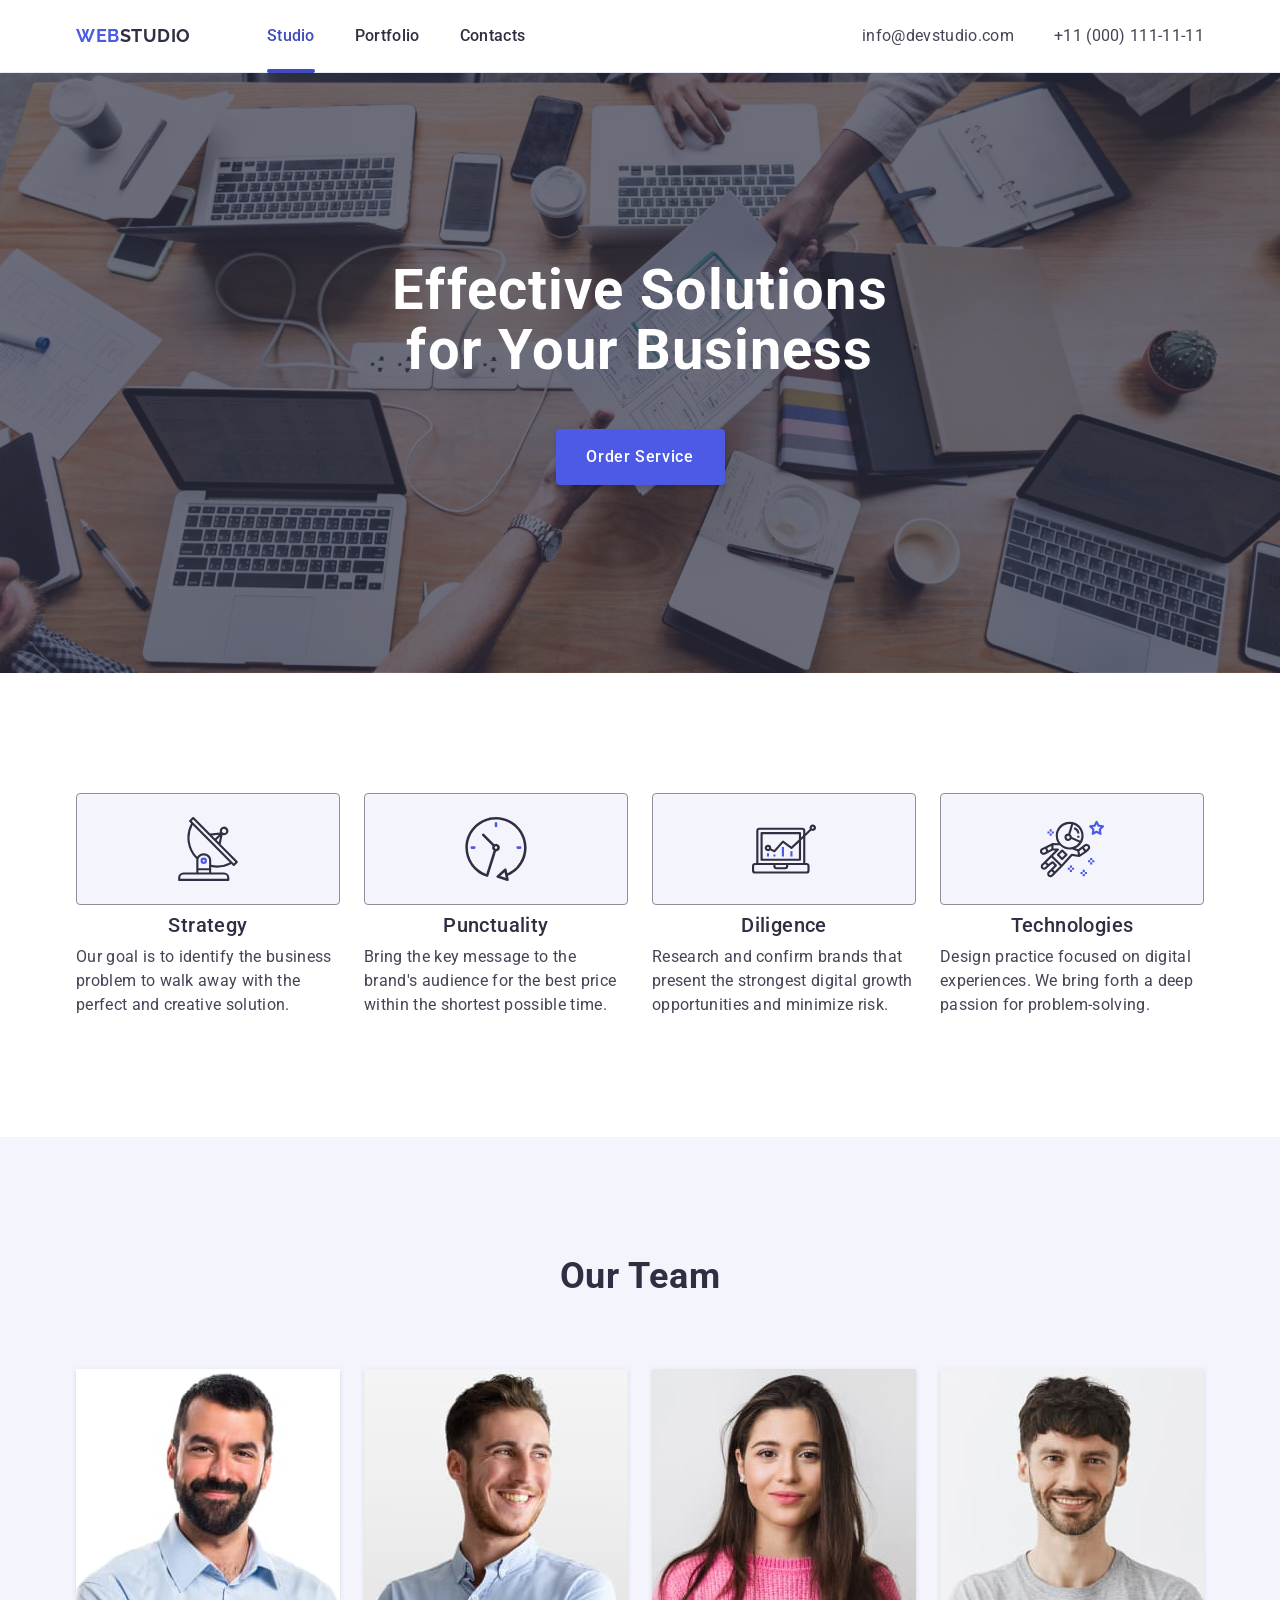
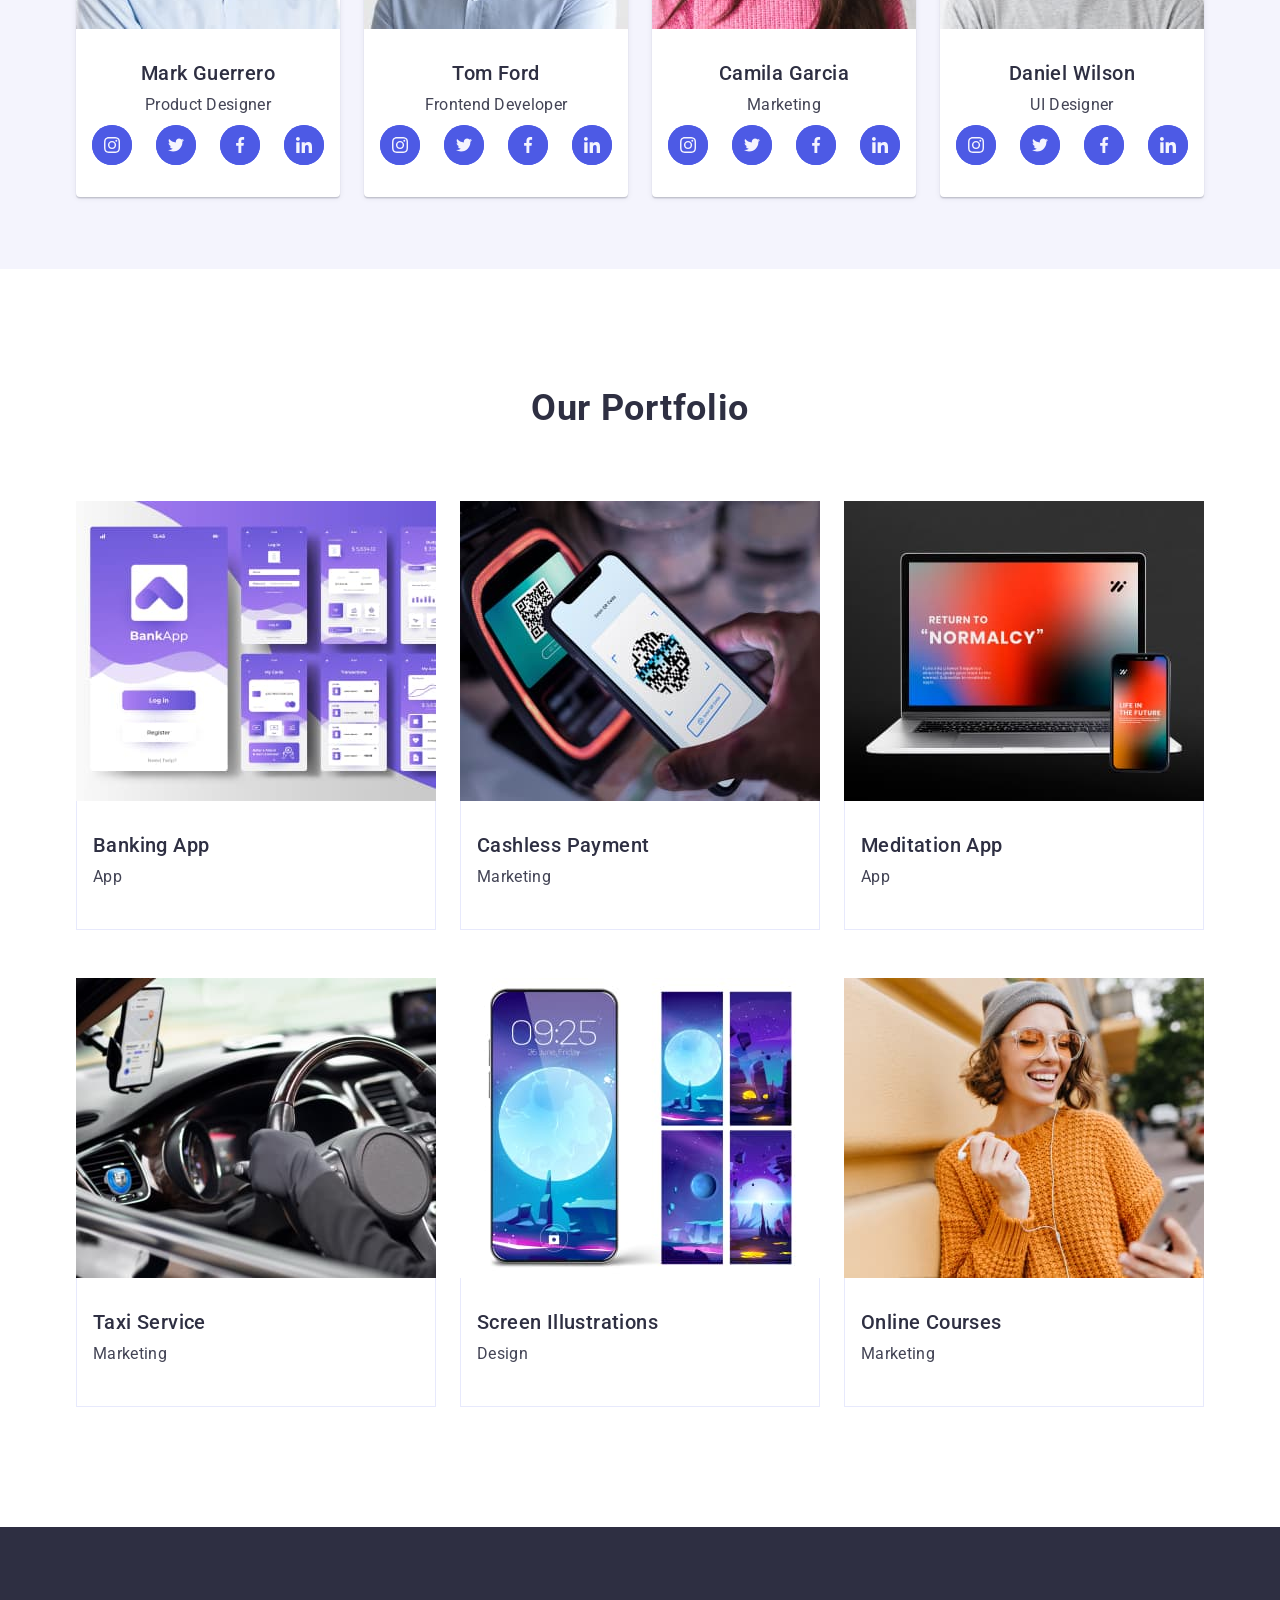
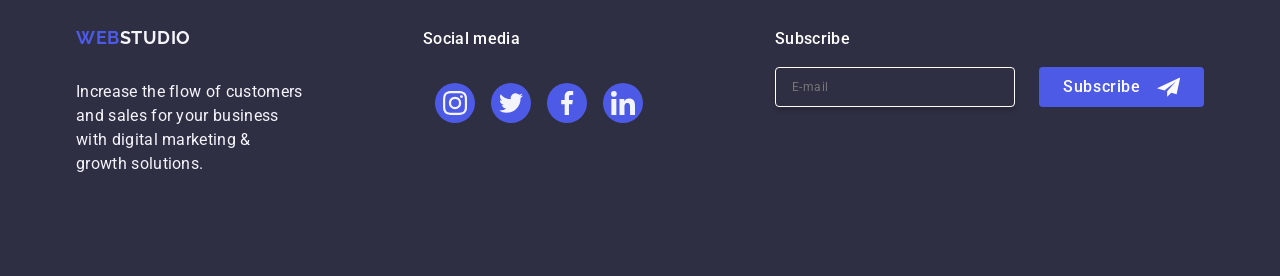
==== commit 27ca5b16: "2nd commit" ====
--- a/index.html
+++ b/index.html
@@ -1,7 +1,7 @@
 <!DOCTYPE html>
 <html lang="en">
   <head>
-    <title>MSi Homework04</title>
+    <title>MSi Homework05</title>
     <meta charset="UTF-8" />
     <meta name="viewport" content="width=device-width, initial-scale=1.0" />
     <link
@@ -64,7 +64,9 @@
         <div class="container">
           <h1 class="hero">Effective Solutions for Your Business</h1>
 
-          <button type="button" class="button-service">Order Service</button>
+          <button type="button" class="button-service" data-modal-open="">
+            Order Service
+          </button>
         </div>
       </section>
       <section class="sectionstrategy">
@@ -464,7 +466,139 @@
             </li>
           </ul>
         </div>
+        <div class="footer-box-three">
+          <form name="Subscribe-footer" autocomplete="on">
+            <span class="footer-social-media-text">Subscribe</span>
+            <div class="subscribe-div">
+              <label name="subscribe-form" class="subscribe-form">
+                <input
+                  type="email"
+                  name="email"
+                  placeholder="E-mail"
+                  required
+                  class="email-footer" /></label
+              ><label>
+                <button type="submit" class="subscribe-btn-footer">
+                  <span class="btn-footer-text">Subscribe</span>
+                  <svg class="icon-send">
+                    <use href="./images/icons.svg#icon-send"></use>
+                  </svg>
+                </button>
+              </label>
+            </div>
+          </form>
+        </div>
       </div>
     </footer>
+    <div class="backdrop is-hidden" data-modal>
+      <div class="modal">
+        <button type="button" class="close-btn-box" data-modal-close>
+          <svg class="close-btn">
+            <use href="./images/icons.svg#icon-close"></use>
+          </svg>
+        </button>
+        <p class="title-form">Leave your contacts and we will call you back</p>
+        <form
+          class="contact-form text-form"
+          name="contacts_form"
+          autocomplete="on"
+        >
+          <label for="username" class="label-form">Name</label>
+          <label class="label-form">
+            <div class="wrapper-input">
+              <svg class="icon-form">
+                <use
+                  href="./images/icons.svg#person-form"
+                  width="18"
+                  height="18"
+                  viewBox="0 0 32 32"
+                />
+              </svg>
+              <input
+                id="username"
+                type="text"
+                name="username"
+                class="input-label"
+                pattern="^[A-Za-z\s\-']{1,50}$"
+                required
+              />
+            </div>
+          </label>
+
+          <label for="userphone" class="label-form">Phone</label>
+          <label class="label-form">
+            <div class="wrapper-input">
+              <svg class="icon-form">
+                <use
+                  href="./images/icons.svg#phone-form"
+                  width="18"
+                  height="24"
+                  viewBox="0 0 24 32"
+                />
+              </svg>
+              <input
+                id="userphone"
+                type="tel"
+                name="phone"
+                class="input-label"
+                required
+                pattern="[0-9]{9}"
+              />
+            </div>
+          </label>
+          <label for="e-mail" class="label-form">E-mail</label>
+          <label class="label-form">
+            <div class="wrapper-input">
+              <svg class="icon-form">
+                <use
+                  href="./images/icons.svg#email-form"
+                  width="18"
+                  height="24"
+                  viewBox="0 0 32 32"
+                />
+              </svg>
+              <input
+                id="e-mail"
+                type="email"
+                name="email"
+                class="input-label"
+                required
+              />
+            </div>
+          </label>
+          <label for="usercomment" class="label-form">Comment</label>
+          <label class="label-form">
+            <textarea
+              id="usercomment"
+              class="comment-textarea"
+              name="comment"
+              rows="5"
+              placeholder="Text input"
+              spellcheck="true"
+            ></textarea>
+          </label>
+
+          <div class="policy-box">
+            <label for="policy" class="policy">
+              <input id="policy" type="checkbox" name="policy" />
+              <svg class="icon-alt" width="30" height="30">
+                <use
+                  href="./images/icons.svg#icon-Checkbox"
+                  viewBox="0 0 32 32"
+                ></use>
+              </svg>
+
+              I accept the terms ond conditions of the
+              <a href="#" class="privacy">Privacy Policy</a>
+            </label>
+          </div>
+
+          <div class="button-send-box">
+            <button type="submit" class="button-send">Send</button>
+          </div>
+        </form>
+      </div>
+    </div>
+    <script src="./js/modal.js"></script>
   </body>
 </html>
--- a/css/index.css
+++ b/css/index.css
@@ -420,6 +420,18 @@
   height: 64px;
   outline-style: var(--primary-brand);
 }
+.icon-alt {
+  position: absolute;
+  top: 0;
+  left: 0;
+  display: flex;
+  fill: none;
+  stroke: none;
+  width: 15px;
+  height: 15px;
+  border-radius: 1.5px;
+  border: 1px solid var(--border-customers);
+}
 .social-icon-circle {
   display: inline-flex;
   width: 40px;
@@ -532,3 +544,235 @@
   letter-spacing: 0.32px;
   transition: transform 250ms cubic-bezier(0.4, 0, 0.2, 1);
 }
+.backdrop {
+  display: flex;
+  position: fixed;
+  width: 100%;
+  height: 100%;
+  top: 0;
+  bottom: 0;
+  left: 0;
+  right: 0;
+  justify-content: center;
+  background-color: hsla(237, 18%, 22%, 0.4);
+}
+.is-hidden {
+  pointer-events: none;
+  visibility: hidden;
+  opacity: 0;
+}
+.modal {
+  position: relative;
+  width: 408px;
+  height: 584px;
+  margin-top: 80px;
+  border-radius: 4px;
+  background: var(--dairy, #fcfcfc);
+  box-shadow: 0px 2px 1px 0px rgba(0, 0, 0, 0.2),
+    0px 1px 3px 0px rgba(0, 0, 0, 0.12), 0px 1px 1px 0px rgba(0, 0, 0, 0.14);
+}
+.backdrop {
+  display: flex;
+  position: fixed;
+  width: 100%;
+  height: 100%;
+  top: 0;
+  bottom: 0;
+  left: 0;
+  right: 0;
+  justify-content: center;
+  background-color: hsla(237, 18%, 22%, 0.4);
+}
+.close-btn-box {
+  display: flex;
+  position: absolute;
+  top: 24px;
+  right: 24px;
+  width: 30px;
+  height: 30px;
+  background-color: var(--acent);
+  border: 1px solid rgba(0, 0, 0, 0.1);
+  border-radius: 50%;
+  cursor: pointer;
+  fill: var(--hero-background);
+  align-items: center;
+  justify-content: center;
+}
+.close-btn-box:hover .close-btn {
+  fill: var(--white-background);
+}
+.close-btn-box:hover {
+  background-color: var(--pressed-state);
+}
+.close-btn {
+  width: 8px;
+  height: 8px;
+}
+.title-form {
+  display: flex;
+  padding-top: 72px;
+  padding-bottom: 16px;
+  justify-content: center;
+  color: var(--modal-overlay);
+  text-align: center;
+  font-family: Roboto;
+  font-size: 16px;
+  font-style: normal;
+  font-weight: 500;
+  line-height: 24px;
+  letter-spacing: 0.32px;
+}
+.contact-form {
+  width: 100%;
+  display: flex;
+  flex-direction: column;
+  gap: 8px;
+  padding-left: 24px;
+  padding-right: 24px;
+}
+.text-form {
+  color: var(--border-customers);
+  font-family: Roboto;
+  font-size: 12px;
+  font-style: normal;
+  font-weight: 400;
+  line-height: 14px;
+  letter-spacing: 0.48px;
+}
+.label-form {
+  display: flex;
+  flex-direction: column;
+  position: relative;
+}
+wrapper-input {
+  position: relative;
+}
+.wrapper-input:focus-within .icon-form {
+  fill: var(--primary-brand);
+  transition: var(--animation-transition);
+}
+.icon-form {
+  position: absolute;
+  top: 50%;
+  translate: 0 -50% 0;
+  padding-left: 8px;
+  width: 24px;
+  height: 24px;
+}
+.input-label {
+  min-height: 40px;
+  padding-left: 38px;
+  border-radius: 4px;
+  border: 1px solid rgba(46, 47, 66, 0.4);
+  width: 100%;
+}
+.policy-box {
+  position: relative;
+  display: flex;
+  padding-left: 23px;
+  font-family: Roboto;
+  font-size: 12px;
+  font-style: normal;
+  font-weight: 400;
+  line-height: 16px;
+  letter-spacing: 0.48px;
+}
+.policy {
+  cursor: pointer;
+}
+.privacy {
+  text-decoration-line: underline;
+  cursor: pointer;
+  color: var(--primary-brand);
+}
+.button-send {
+  width: 169px;
+  display: inline-flex;
+  padding: 16px 32px;
+  align-items: center;
+  gap: 10px;
+  border-radius: 4px;
+  border: none;
+  background: var(--IRIS, #4d5ae5);
+  box-shadow: 0px 4px 4px 0px rgba(0, 0, 0, 0.15);
+  /* Button Text */
+  color: var(--WHITE, #fff);
+  text-align: center;
+  justify-content: center;
+  font-family: Roboto;
+  font-size: 16px;
+  font-style: normal;
+  font-weight: 500;
+  line-height: 24px; /* 150% */
+  letter-spacing: 0.64px;
+  cursor: pointer;
+}
+.button-send-box {
+  display: flex;
+  justify-content: center;
+  padding-top: 24px;
+}
+.subscribe-form {
+  display: flex;
+  width: 264px;
+
+  flex-shrink: 0;
+}
+.subscribe-div {
+  display: flex;
+  padding-top: 16px;
+}
+.email-footer {
+  width: 264px;
+  height: 40px;
+  border-radius: 4px;
+  border: 1px solid var(--white, #fff);
+  box-shadow: 0px 4px 4px 0px rgba(0, 0, 0, 0.15);
+  background-color: #2e2f42;
+  color: white;
+  margin-right: 24px;
+  padding-left: 16px;
+
+  font-family: Roboto;
+  font-size: 12px;
+  font-style: normal;
+  font-weight: 400;
+  line-height: 24px; /* 200% */
+  letter-spacing: 0.48px;
+}
+.subscribe-btn-footer {
+  width: 165px;
+  height: 40px;
+  border-style: none;
+  border-radius: 4px;
+  display: inline-flex;
+  padding: 8px 24px;
+  justify-content: center;
+  align-items: center;
+  gap: 16px;
+  background-color: var(--primary-brand);
+  font-family: "Roboto", sans-serif;
+  color: white;
+  font-weight: 500;
+  font-size: 16px;
+  line-height: 1.5;
+  letter-spacing: 0.64px;
+  cursor: pointer;
+}
+.icon-send {
+  fill: var(--modal-background);
+  width: 24px;
+  height: 24px;
+}
+.btn-footer-text {
+  color: var(--WHITE, #fff);
+  text-align: center;
+
+  /* Button Text */
+  font-family: Roboto;
+  font-size: 16px;
+  font-style: normal;
+  font-weight: 500;
+  line-height: 24px; /* 150% */
+  letter-spacing: 0.64px;
+}
